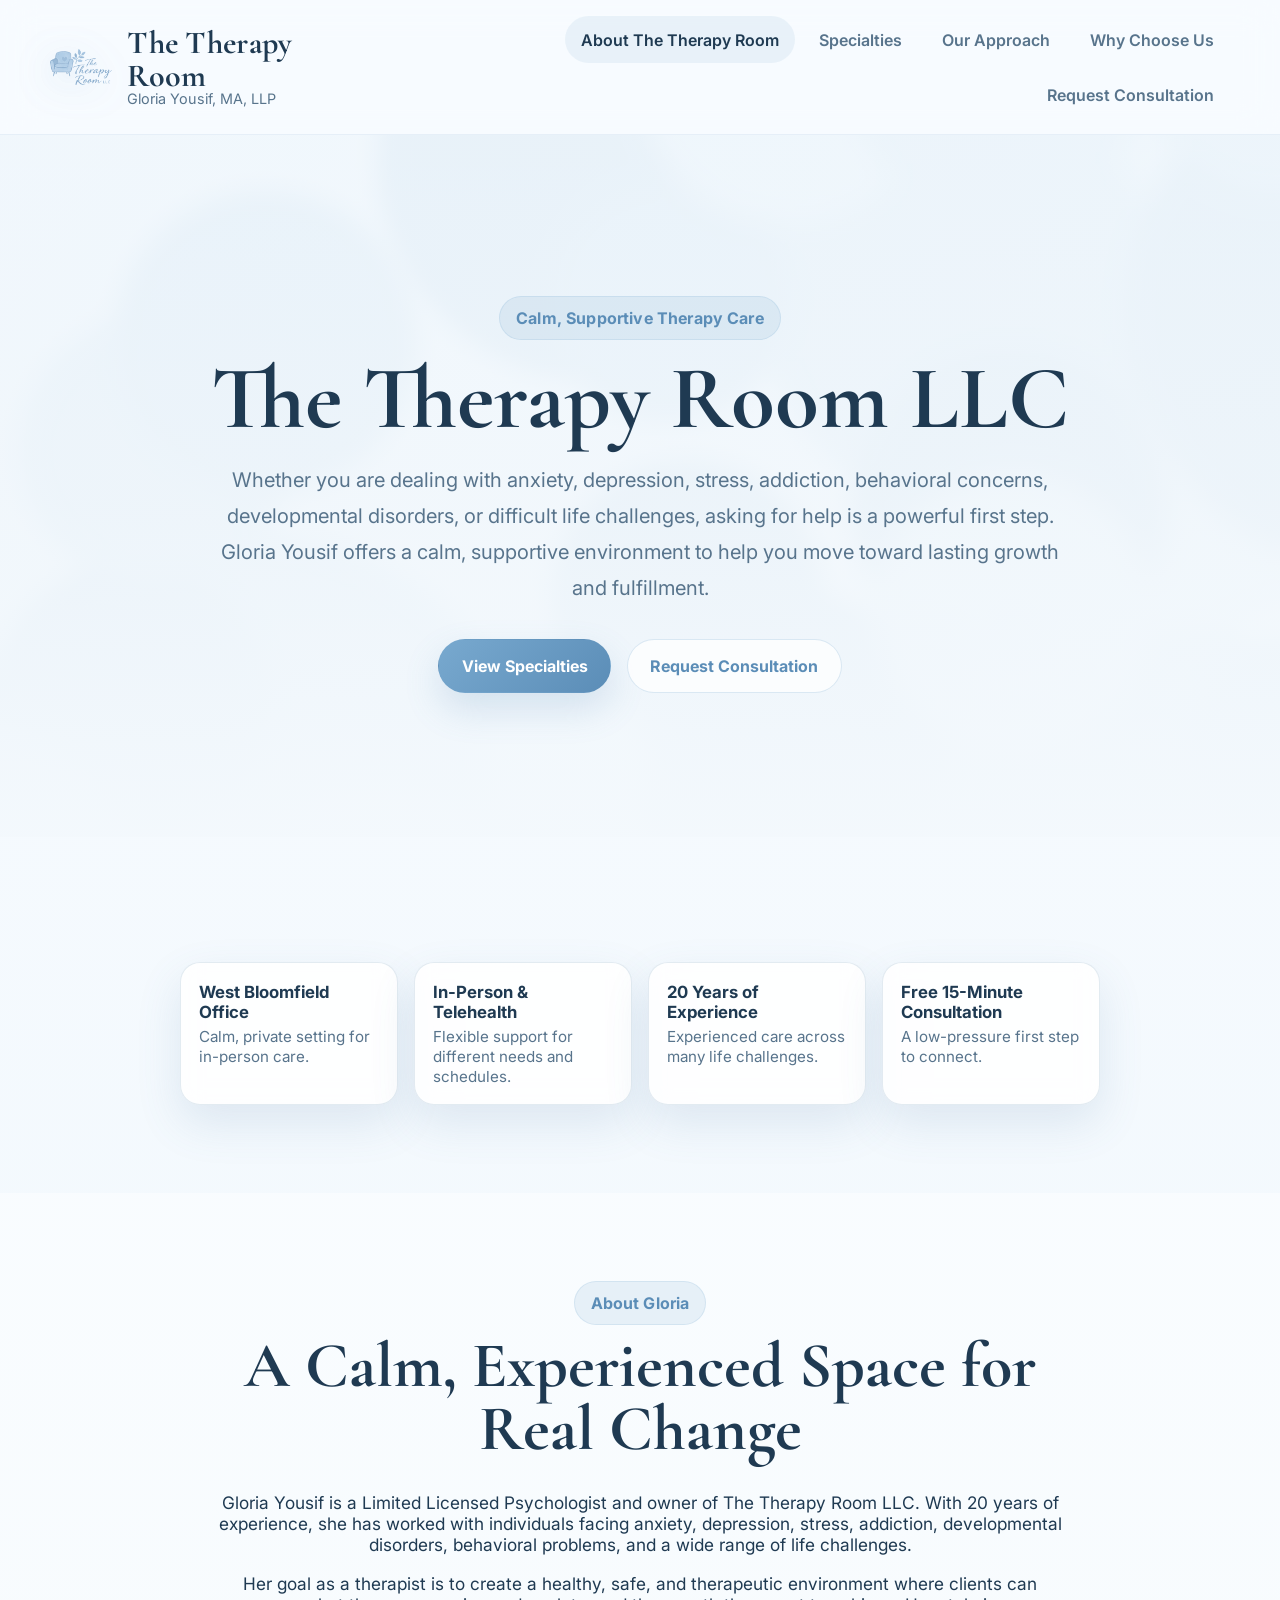
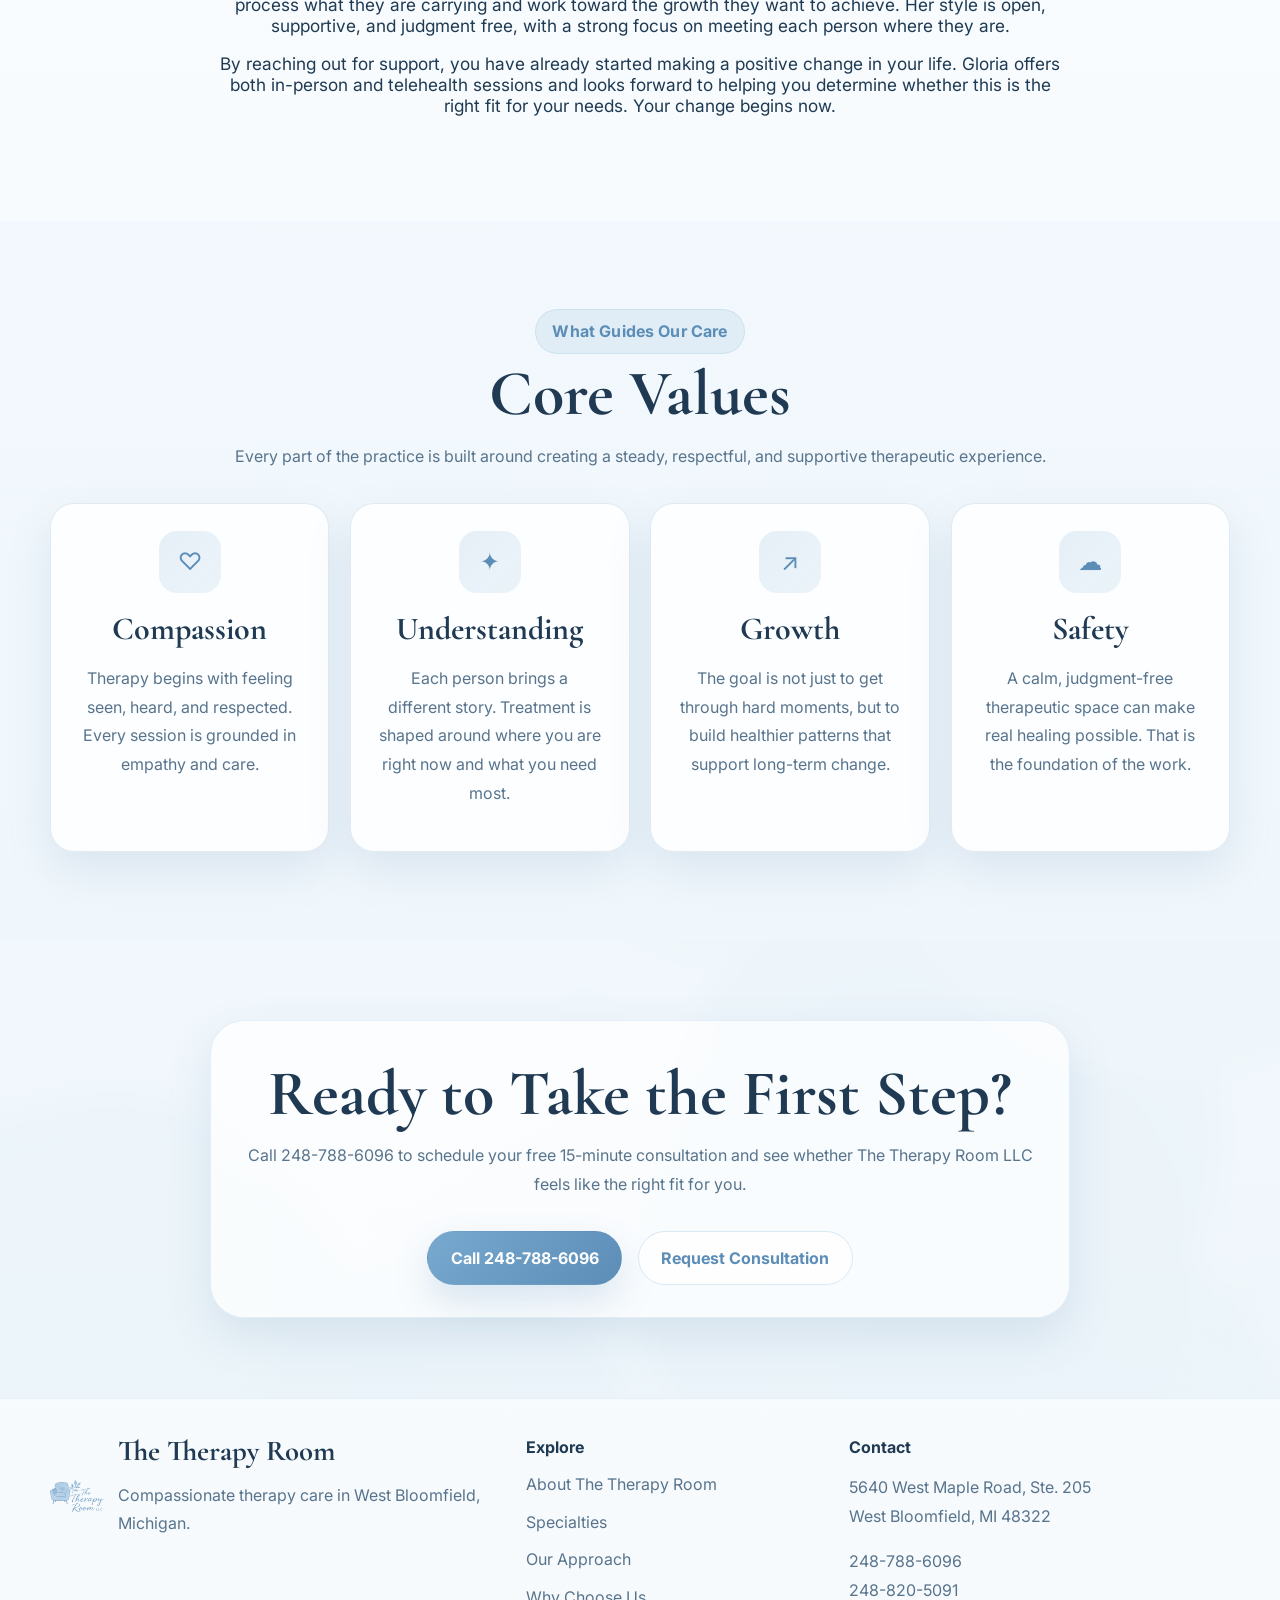
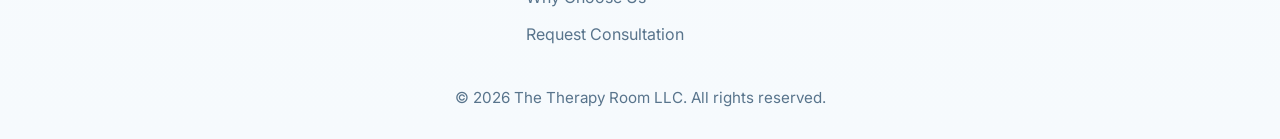
==== index.html @ 85103a7a "Update index.html" ====
<!DOCTYPE html>
<html lang="en">
<head>
  <meta charset="UTF-8" />
  <meta name="viewport" content="width=device-width, initial-scale=1.0" />
  <title>The Therapy Room LLC</title>
  <meta name="description" content="The Therapy Room LLC offers calm, compassionate therapy care in West Bloomfield with in-person and telehealth support." />
  <link rel="icon" type="image/png" href="assets/favicon.png" />
  <link rel="preconnect" href="https://fonts.googleapis.com">
  <link rel="preconnect" href="https://fonts.gstatic.com" crossorigin>
  <link href="https://fonts.googleapis.com/css2?family=Cormorant+Garamond:wght@500;600;700&family=Inter:wght@400;500;600;700;800&display=swap" rel="stylesheet">
  <link rel="stylesheet" href="styles.css" />
</head>
<body>
  <header class="site-header">
    <div class="container nav-wrap">
      <a class="brand" href="/">
        <img src="assets/logo.png" alt="The Therapy Room LLC logo" />
        <div class="brand-text">
          <strong>The Therapy Room</strong>
          <span>Gloria Yousif, MA, LLP</span>
        </div>
      </a>
      <button class="mobile-toggle" type="button" aria-label="Open menu" data-nav-toggle>
        ☰
      </button>
      <nav class="nav-links" data-nav-links>
        <a href="/" class="active">About The Therapy Room</a><a href="/specialties/" class="">Specialties</a><a href="/our-approach/" class="">Our Approach</a><a href="/why-choose-us/" class="">Why Choose Us</a><a href="/request-consultation/" class="">Request Consultation</a>
      </nav>
    </div>
  </header>

  <main>
    <section class="hero ">
      <div class="hero-media"><img src="assets/home-bg.jpg" alt="" /></div>
      <div class="hero-overlay"></div>
      <div class="container hero-inner">
        <div class="badge reveal">Calm, Supportive Therapy Care</div>
        <h1 class="reveal">The Therapy Room LLC</h1>
        <p class="lead reveal">Whether you are dealing with anxiety, depression, stress, addiction, behavioral concerns, developmental disorders, or difficult life challenges, asking for help is a powerful first step. Gloria Yousif offers a calm, supportive environment to help you move toward lasting growth and fulfillment.</p>
        <div class="actions reveal"><a class="btn btn-primary" href="/specialties/">View Specialties</a><a class="btn btn-secondary" href="/request-consultation/">Request Consultation</a></div>
      </div>
    </section>
    
<section class="section">
  <div class="container">
    <div class="highlights">
      <div class="highlight reveal"><strong>West Bloomfield Office</strong><span>Calm, private setting for in-person care.</span></div>
      <div class="highlight reveal"><strong>In-Person & Telehealth</strong><span>Flexible support for different needs and schedules.</span></div>
      <div class="highlight reveal"><strong>20 Years of Experience</strong><span>Experienced care across many life challenges.</span></div>
      <div class="highlight reveal"><strong>Free 15-Minute Consultation</strong><span>A low-pressure first step to connect.</span></div>
    </div>
  </div>
</section>
<section class="section soft">
  <div class="container centered-copy">
    <div class="section-header reveal">
      <div class="badge">About Gloria</div>
      <h2 class="section-title">A Calm, Experienced Space for Real Change</h2>
    </div>
    <p class="reveal">Gloria Yousif is a Limited Licensed Psychologist and owner of The Therapy Room LLC. With 20 years of experience, she has worked with individuals facing anxiety, depression, stress, addiction, developmental disorders, behavioral problems, and a wide range of life challenges.</p>
    <p class="reveal">Her goal as a therapist is to create a healthy, safe, and therapeutic environment where clients can process what they are carrying and work toward the growth they want to achieve. Her style is open, supportive, and judgment free, with a strong focus on meeting each person where they are.</p>
    <p class="reveal">By reaching out for support, you have already started making a positive change in your life. Gloria offers both in-person and telehealth sessions and looks forward to helping you determine whether this is the right fit for your needs. Your change begins now.</p>
  </div>
</section>
<section class="section">
  <div class="container">
    <div class="section-header reveal">
      <div class="badge">What Guides Our Care</div>
      <h2 class="section-title">Core Values</h2>
      <p>Every part of the practice is built around creating a steady, respectful, and supportive therapeutic experience.</p>
    </div>
    <div class="grid-4">
      <article class="card reveal"><div class="icon">♡</div><h3>Compassion</h3><p>Therapy begins with feeling seen, heard, and respected. Every session is grounded in empathy and care.</p></article>
      <article class="card reveal"><div class="icon">✦</div><h3>Understanding</h3><p>Each person brings a different story. Treatment is shaped around where you are right now and what you need most.</p></article>
      <article class="card reveal"><div class="icon">↗</div><h3>Growth</h3><p>The goal is not just to get through hard moments, but to build healthier patterns that support long-term change.</p></article>
      <article class="card reveal"><div class="icon">☁</div><h3>Safety</h3><p>A calm, judgment-free therapeutic space can make real healing possible. That is the foundation of the work.</p></article>
    </div>
  </div>
</section>
<section class="cta-band">
  <div class="container">
    <div class="cta-box reveal">
      <h2 class="section-title">Ready to Take the First Step?</h2>
      <p class="body-text">Call 248-788-6096 to schedule your free 15-minute consultation and see whether The Therapy Room LLC feels like the right fit for you.</p>
      <div class="actions"><a class="btn btn-primary" href="tel:2487886096">Call 248-788-6096</a><a class="btn btn-secondary" href="/request-consultation/">Request Consultation</a></div>
    </div>
  </div>
</section>

  </main>

  <footer class="footer">
    <div class="container footer-grid">
      <div>
        <div class="footer-brand">
          <img src="assets/logo.png" alt="The Therapy Room LLC logo" />
          <div>
            <strong>The Therapy Room</strong>
            <p>Compassionate therapy care in West Bloomfield, Michigan.</p>
          </div>
        </div>
      </div>
      <div>
        <h4>Explore</h4>
        <div class="footer-links"><a href="/">About The Therapy Room</a><a href="/specialties/">Specialties</a><a href="/our-approach/">Our Approach</a><a href="/why-choose-us/">Why Choose Us</a><a href="/request-consultation/">Request Consultation</a></div>
      </div>
      <div>
        <h4>Contact</h4>
        <p>5640 West Maple Road, Ste. 205<br>West Bloomfield, MI 48322</p>
        <p><a href="tel:2487886096">248-788-6096</a><br><a href="tel:2488205091">248-820-5091</a></p>
      </div>
    </div>
    <div class="container copyright">© 2026 The Therapy Room LLC. All rights reserved.</div>
  </footer>

  <script src="script.js"></script>
</body>
</html>
---- styles.css ----
:root {
  --bg: #f5f9fd;
  --surface: rgba(255,255,255,0.86);
  --surface-strong: #ffffff;
  --text: #1f3a52;
  --muted: #58748c;
  --line: rgba(103, 143, 177, 0.18);
  --primary: #78a9cf;
  --primary-dark: #5b8db7;
  --primary-soft: #dfeef9;
  --accent: #a9cbe4;
  --shadow: 0 18px 45px rgba(79, 123, 161, 0.14);
  --radius: 24px;
  --radius-sm: 16px;
  --max: 1180px;
}

* { box-sizing: border-box; }
html { scroll-behavior: smooth; }
body {
  margin: 0;
  font-family: Inter, ui-sans-serif, system-ui, -apple-system, BlinkMacSystemFont, "Segoe UI", sans-serif;
  color: var(--text);
  background: linear-gradient(180deg, #f7fbff 0%, #eef6fb 100%);
}
a { color: inherit; text-decoration: none; }
img { max-width: 100%; display: block; }
button, input, select, textarea { font: inherit; }

.container {
  width: min(calc(100% - 2rem), var(--max));
  margin: 0 auto;
}

.site-header {
  position: sticky;
  top: 0;
  z-index: 40;
  backdrop-filter: blur(18px);
  background: rgba(247, 251, 255, 0.76);
  border-bottom: 1px solid rgba(120, 169, 207, 0.14);
}

.nav-wrap {
  display: flex;
  align-items: center;
  justify-content: space-between;
  gap: 1rem;
  padding: 1rem 0;
}

.brand {
  display: flex;
  align-items: center;
  gap: 0.95rem;
  min-width: 0;
}
.brand img {
  width: 62px;
  height: 62px;
  object-fit: contain;
  filter: drop-shadow(0 8px 18px rgba(91, 141, 183, 0.18));
}
.brand-text {
  line-height: 1.02;
}
.brand-text strong {
  display: block;
  font-family: "Cormorant Garamond", Georgia, serif;
  font-size: 2rem;
  font-weight: 700;
  letter-spacing: 0.01em;
}
.brand-text span {
  display: block;
  color: var(--muted);
  font-size: 0.9rem;
}

.nav-links {
  display: flex;
  align-items: center;
  gap: 0.5rem;
  flex-wrap: wrap;
  justify-content: flex-end;
}
.nav-links a {
  padding: 0.85rem 1rem;
  border-radius: 999px;
  color: var(--muted);
  font-weight: 600;
  transition: 0.2s ease;
}
.nav-links a:hover,
.nav-links a.active {
  color: var(--text);
  background: rgba(120, 169, 207, 0.12);
}
.mobile-toggle {
  display: none;
  border: 0;
  border-radius: 14px;
  background: var(--primary-soft);
  color: var(--text);
  padding: 0.8rem;
}

.hero {
  position: relative;
  min-height: 78vh;
  display: flex;
  align-items: center;
  overflow: hidden;
}
.hero.compact { min-height: 54vh; }
.hero-media,
.cta-band::before {
  position: absolute;
  inset: 0;
}
.hero-media img,
.cta-band::before {
  width: 100%;
  height: 100%;
  object-fit: cover;
}
.hero-overlay {
  position: absolute;
  inset: 0;
  background:
    linear-gradient(180deg, rgba(246, 251, 255, 0.74) 0%, rgba(244, 249, 253, 0.84) 52%, rgba(244, 249, 253, 0.98) 100%),
    linear-gradient(120deg, rgba(120, 169, 207, 0.16), rgba(169, 203, 228, 0.1));
}
.hero-inner {
  position: relative;
  padding: 5rem 0 4rem;
  text-align: center;
}
.badge {
  display: inline-flex;
  align-items: center;
  gap: 0.5rem;
  padding: 0.7rem 1rem;
  border-radius: 999px;
  background: rgba(120, 169, 207, 0.14);
  border: 1px solid rgba(120, 169, 207, 0.18);
  color: var(--primary-dark);
  font-weight: 700;
  letter-spacing: 0.01em;
}
.hero h1,
.section-title,
.card h3,
.timeline-step h3,
.footer-brand strong {
  font-family: "Cormorant Garamond", Georgia, serif;
}
.hero h1 {
  margin: 1rem auto 1.2rem;
  max-width: 980px;
  font-size: clamp(3.2rem, 7vw, 5.8rem);
  line-height: 0.96;
}
.lead {
  max-width: 860px;
  margin: 0 auto;
  font-size: clamp(1.08rem, 1.8vw, 1.26rem);
  line-height: 1.8;
  color: var(--muted);
}
.actions {
  display: flex;
  justify-content: center;
  gap: 1rem;
  flex-wrap: wrap;
  margin-top: 2rem;
}
.btn {
  display: inline-flex;
  align-items: center;
  justify-content: center;
  gap: 0.65rem;
  padding: 1rem 1.4rem;
  border-radius: 999px;
  font-weight: 700;
  border: 1px solid transparent;
  transition: transform 0.18s ease, background 0.18s ease, color 0.18s ease, border-color 0.18s ease;
}
.btn:hover { transform: translateY(-1px); }
.btn-primary {
  color: white;
  background: linear-gradient(135deg, var(--primary), var(--primary-dark));
  box-shadow: 0 16px 36px rgba(91, 141, 183, 0.2);
}
.btn-secondary {
  color: var(--primary-dark);
  background: rgba(255,255,255,0.75);
  border-color: rgba(120, 169, 207, 0.26);
}

.highlights {
  display: grid;
  grid-template-columns: repeat(4, minmax(0, 1fr));
  gap: 1rem;
  margin: 2.3rem auto 0;
  max-width: 920px;
}
.highlight,
.card,
.info-card,
.timeline-step,
.form-panel,
.contact-stack .info-card {
  background: var(--surface);
  border: 1px solid var(--line);
  box-shadow: var(--shadow);
  backdrop-filter: blur(10px);
}
.highlight {
  padding: 1.15rem;
  border-radius: 20px;
}
.highlight strong {
  display: block;
  font-size: 1.05rem;
  margin-bottom: 0.25rem;
}
.highlight span { color: var(--muted); font-size: 0.95rem; }

.section {
  padding: 5.5rem 0;
}
.section.soft { background: rgba(255,255,255,0.38); }
.section.pattern {
  position: relative;
  overflow: hidden;
}
.section.pattern::before {
  content: "";
  position: absolute;
  inset: 0;
  background: url('./assets/pattern-bg.jpg') center/cover no-repeat;
  opacity: 0.15;
}
.section .container { position: relative; }
.section-header {
  max-width: 850px;
  margin: 0 auto 2rem;
  text-align: center;
}
.section-title {
  font-size: clamp(2.8rem, 5vw, 4.2rem);
  line-height: 0.98;
  margin: 0.6rem 0 1rem;
}
.body-text,
.section-header p,
.card p,
.info-card p,
.timeline-step p,
ul.clean li,
.footer p,
.footer a,
.form-note,
small {
  color: var(--muted);
  line-height: 1.8;
}
.centered-copy {
  max-width: 860px;
  margin: 0 auto;
  text-align: center;
}
.centered-copy p { font-size: 1.08rem; }

.grid-4,
.grid-3,
.grid-2 {
  display: grid;
  gap: 1.3rem;
}
.grid-4 { grid-template-columns: repeat(4, minmax(0, 1fr)); }
.grid-3 { grid-template-columns: repeat(3, minmax(0, 1fr)); }
.grid-2 { grid-template-columns: repeat(2, minmax(0, 1fr)); }
.card {
  border-radius: var(--radius);
  padding: 1.7rem;
  text-align: center;
}
.card .icon {
  width: 62px;
  height: 62px;
  margin: 0 auto 1rem;
  border-radius: 18px;
  display: grid;
  place-items: center;
  background: linear-gradient(135deg, rgba(120, 169, 207, 0.18), rgba(169, 203, 228, 0.22));
  color: var(--primary-dark);
  font-size: 1.5rem;
}
.card h3,
.timeline-step h3 {
  margin: 0 0 0.65rem;
  font-size: 2rem;
}

.timeline {
  max-width: 920px;
  margin: 0 auto;
  display: grid;
  gap: 1.2rem;
}
.timeline-step {
  display: grid;
  grid-template-columns: 78px 1fr;
  gap: 1.2rem;
  align-items: start;
  border-radius: var(--radius);
  padding: 1.35rem;
}
.timeline-number {
  width: 78px;
  height: 78px;
  border-radius: 999px;
  display: grid;
  place-items: center;
  background: linear-gradient(135deg, var(--primary), var(--primary-dark));
  color: white;
  font-weight: 800;
  letter-spacing: 0.08em;
}

.cta-band {
  position: relative;
  overflow: hidden;
  padding: 5rem 0;
}
.cta-band::before {
  content: "";
  background: url('./assets/pattern-bg.jpg') center/cover no-repeat;
  opacity: 0.14;
}
.cta-box {
  position: relative;
  max-width: 860px;
  margin: 0 auto;
  text-align: center;
  padding: 2rem;
  border-radius: 34px;
  background: rgba(255,255,255,0.7);
  border: 1px solid rgba(120, 169, 207, 0.18);
  box-shadow: var(--shadow);
}

.contact-layout {
  display: grid;
  grid-template-columns: 1.08fr 0.92fr;
  gap: 1.4rem;
  align-items: start;
}
.form-panel,
.info-card {
  border-radius: var(--radius);
  padding: 1.5rem;
}
.field-grid {
  display: grid;
  grid-template-columns: repeat(2, minmax(0, 1fr));
  gap: 1rem;
}
label {
  display: block;
  font-weight: 700;
  margin-bottom: 0.55rem;
}
input,
select,
textarea {
  width: 100%;
  border: 1px solid rgba(120, 169, 207, 0.22);
  border-radius: 18px;
  background: rgba(255,255,255,0.88);
  color: var(--text);
  padding: 1rem 1rem;
  outline: none;
  transition: border-color 0.18s ease, box-shadow 0.18s ease;
}
input:focus,
select:focus,
textarea:focus {
  border-color: var(--primary);
  box-shadow: 0 0 0 4px rgba(120, 169, 207, 0.12);
}
textarea { min-height: 170px; resize: vertical; }
.form-note,
.form-status {
  text-align: center;
  font-size: 0.95rem;
}
.form-status { margin-top: 0.85rem; font-weight: 700; }
.form-status.success { color: #2d7a57; }
.form-status.error { color: #a34848; }
.contact-stack {
  display: grid;
  gap: 1rem;
}
ul.clean {
  list-style: none;
  padding: 0;
  margin: 0;
}
ul.clean li + li { margin-top: 0.25rem; }

.footer {
  border-top: 1px solid rgba(120, 169, 207, 0.14);
  background: rgba(255,255,255,0.5);
}
.footer-grid {
  display: grid;
  grid-template-columns: 1.2fr 0.8fr 1fr;
  gap: 1.2rem;
  padding: 2.4rem 0;
}
.footer-brand {
  display: flex;
  align-items: center;
  gap: 0.85rem;
}
.footer-brand img { width: 54px; }
.footer-brand strong {
  font-size: 1.8rem;
  line-height: 0.95;
  display: block;
}
.footer-links {
  display: grid;
  gap: 0.55rem;
}
.footer h4 {
  margin: 0 0 0.8rem;
  font-size: 1rem;
}
.copyright {
  padding: 0 0 2rem;
  color: var(--muted);
  text-align: center;
  font-size: 0.95rem;
}

.reveal {
  opacity: 0;
  transform: translateY(20px);
  transition: opacity 0.65s ease, transform 0.65s ease;
}
.reveal.visible {
  opacity: 1;
  transform: translateY(0);
}

@media (max-width: 1024px) {
  .grid-4 { grid-template-columns: repeat(2, minmax(0, 1fr)); }
  .grid-3 { grid-template-columns: repeat(2, minmax(0, 1fr)); }
  .highlights { grid-template-columns: repeat(2, minmax(0, 1fr)); }
  .contact-layout, .footer-grid { grid-template-columns: 1fr; }
}
@media (max-width: 860px) {
  .mobile-toggle { display: inline-flex; }
  .nav-links {
    display: none;
    position: absolute;
    top: calc(100% + 0.75rem);
    left: 1rem;
    right: 1rem;
    padding: 0.85rem;
    background: rgba(255,255,255,0.95);
    border: 1px solid var(--line);
    border-radius: 22px;
    box-shadow: var(--shadow);
    flex-direction: column;
    align-items: stretch;
  }
  .nav-links.open { display: flex; }
  .nav-links a { text-align: center; }
  .field-grid,
  .grid-2,
  .timeline-step { grid-template-columns: 1fr; }
  .timeline-number { width: 64px; height: 64px; }
}
@media (max-width: 640px) {
  .brand-text strong { font-size: 1.55rem; }
  .hero-inner { padding: 4.2rem 0 3rem; }
  .section { padding: 4rem 0; }
  .grid-4,
  .grid-3,
  .highlights { grid-template-columns: 1fr; }
  .card, .form-panel, .info-card, .timeline-step, .highlight { padding: 1.2rem; }
  .hero h1 { font-size: clamp(2.7rem, 13vw, 4rem); }
}
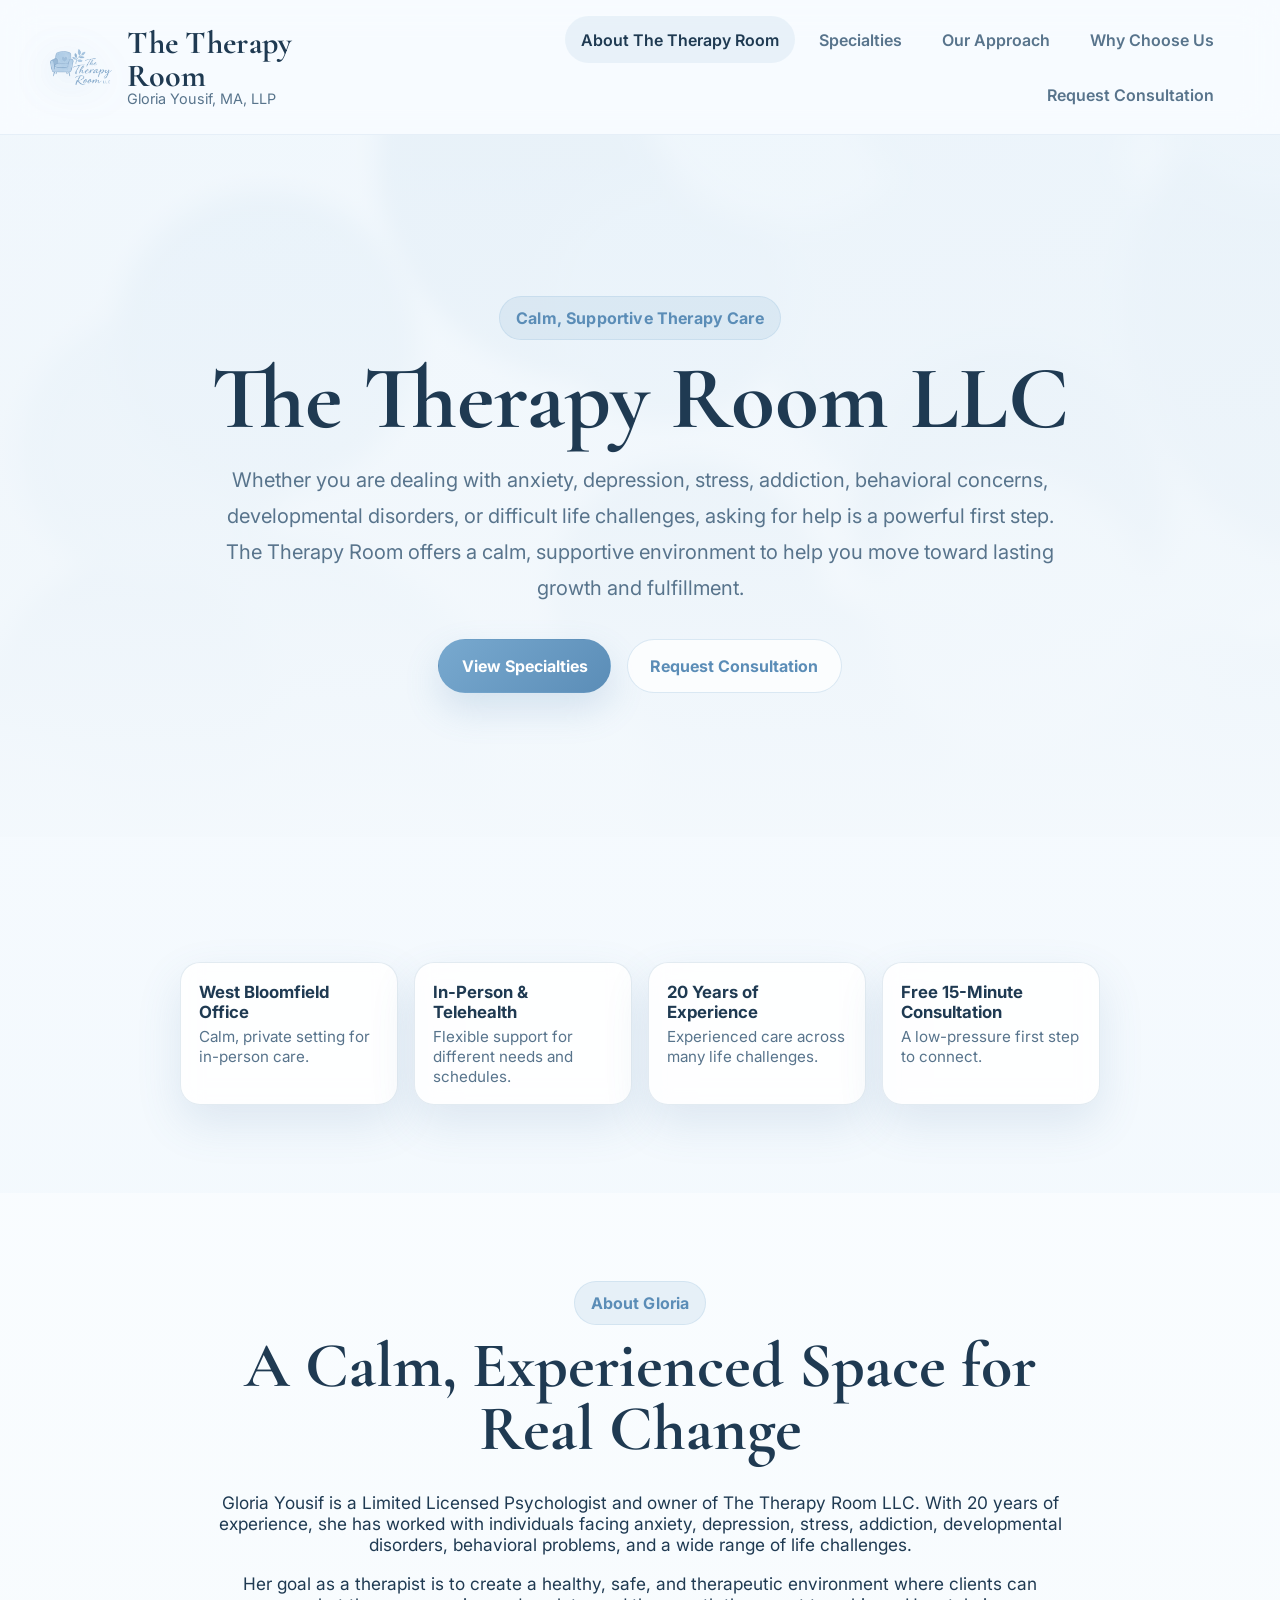
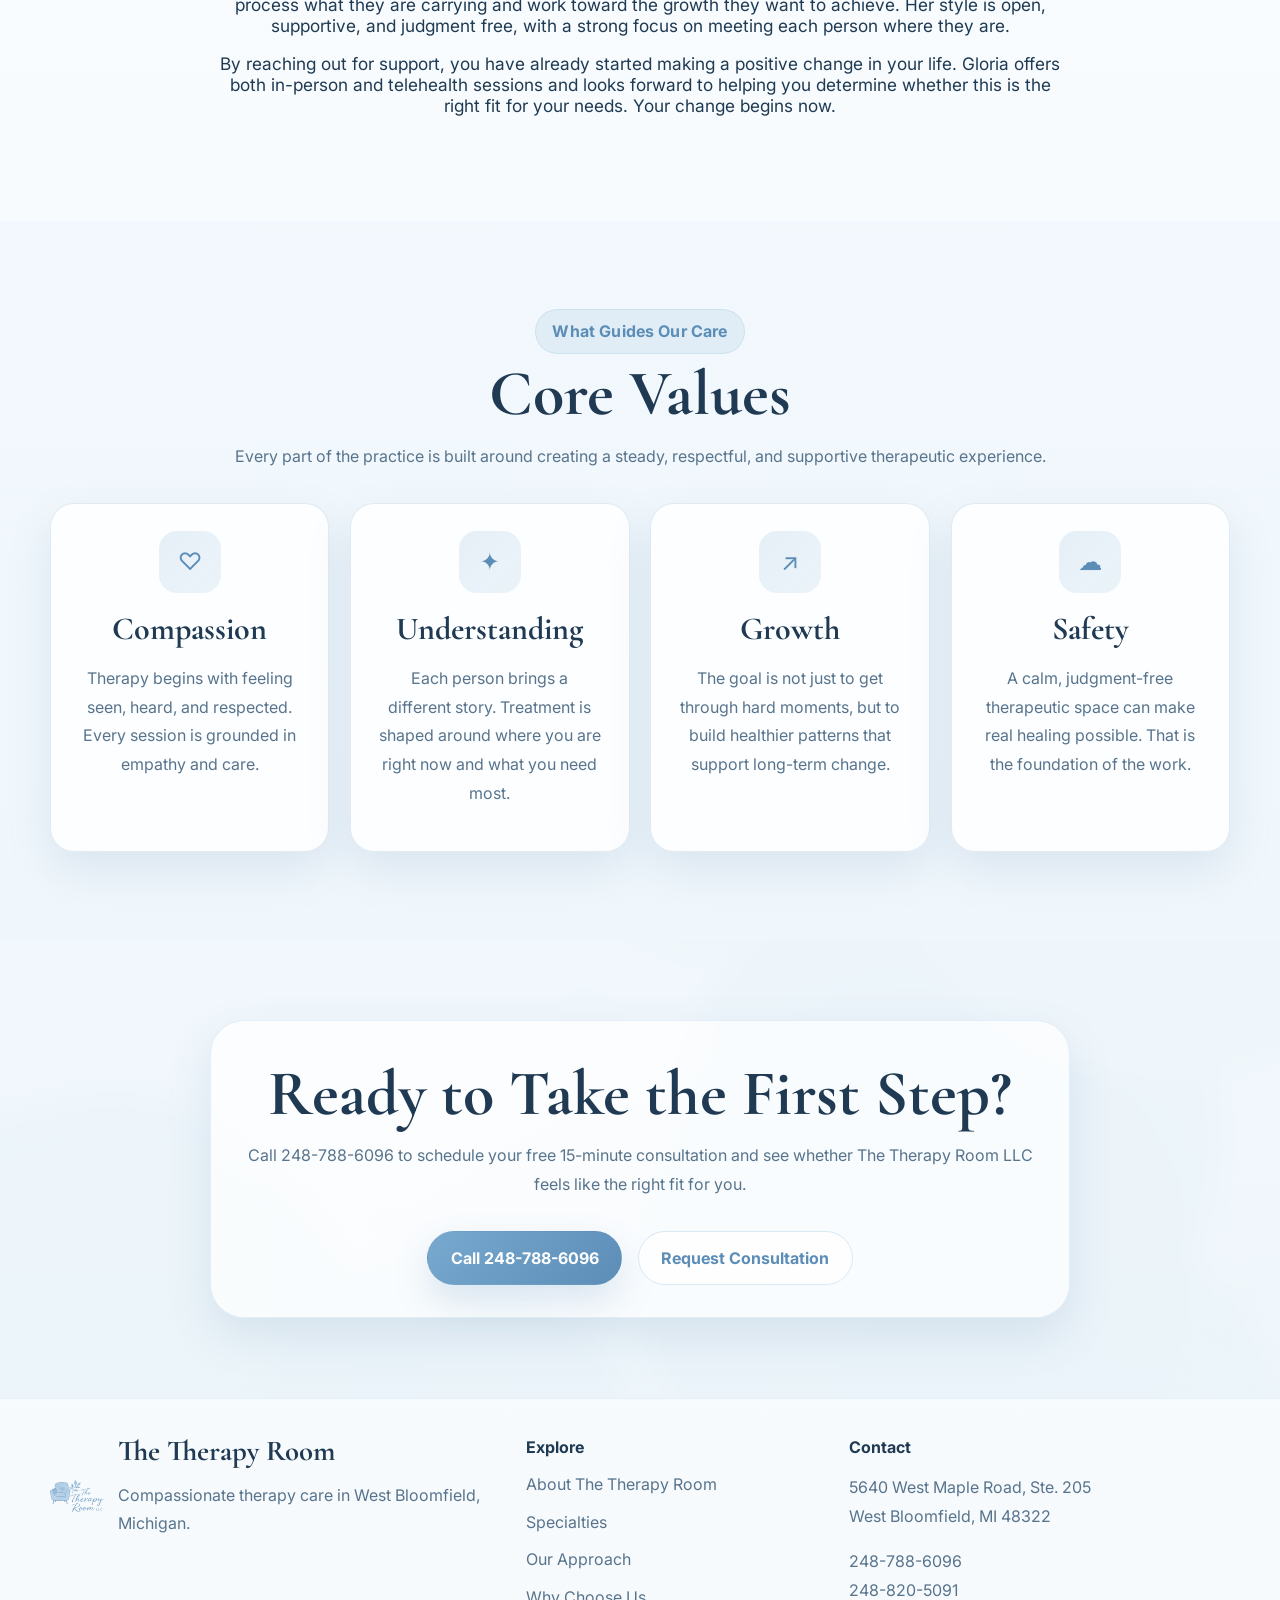
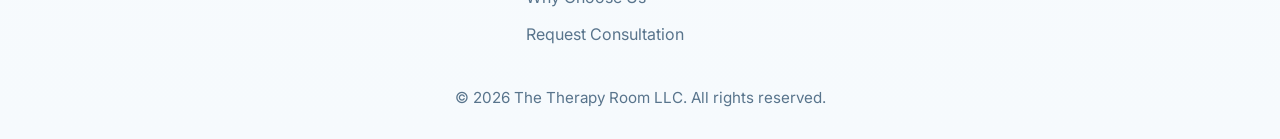
==== commit 390e4efb: "Update index.html" ====
--- a/index.html
+++ b/index.html
@@ -37,7 +37,7 @@
       <div class="container hero-inner">
         <div class="badge reveal">Calm, Supportive Therapy Care</div>
         <h1 class="reveal">The Therapy Room LLC</h1>
-        <p class="lead reveal">Whether you are dealing with anxiety, depression, stress, addiction, behavioral concerns, developmental disorders, or difficult life challenges, asking for help is a powerful first step. Gloria Yousif offers a calm, supportive environment to help you move toward lasting growth and fulfillment.</p>
+        <p class="lead reveal">Whether you are dealing with anxiety, depression, stress, addiction, behavioral concerns, developmental disorders, or difficult life challenges, asking for help is a powerful first step. The Therapy Room offers a calm, supportive environment to help you move toward lasting growth and fulfillment.</p>
         <div class="actions reveal"><a class="btn btn-primary" href="/specialties/">View Specialties</a><a class="btn btn-secondary" href="/request-consultation/">Request Consultation</a></div>
       </div>
     </section>
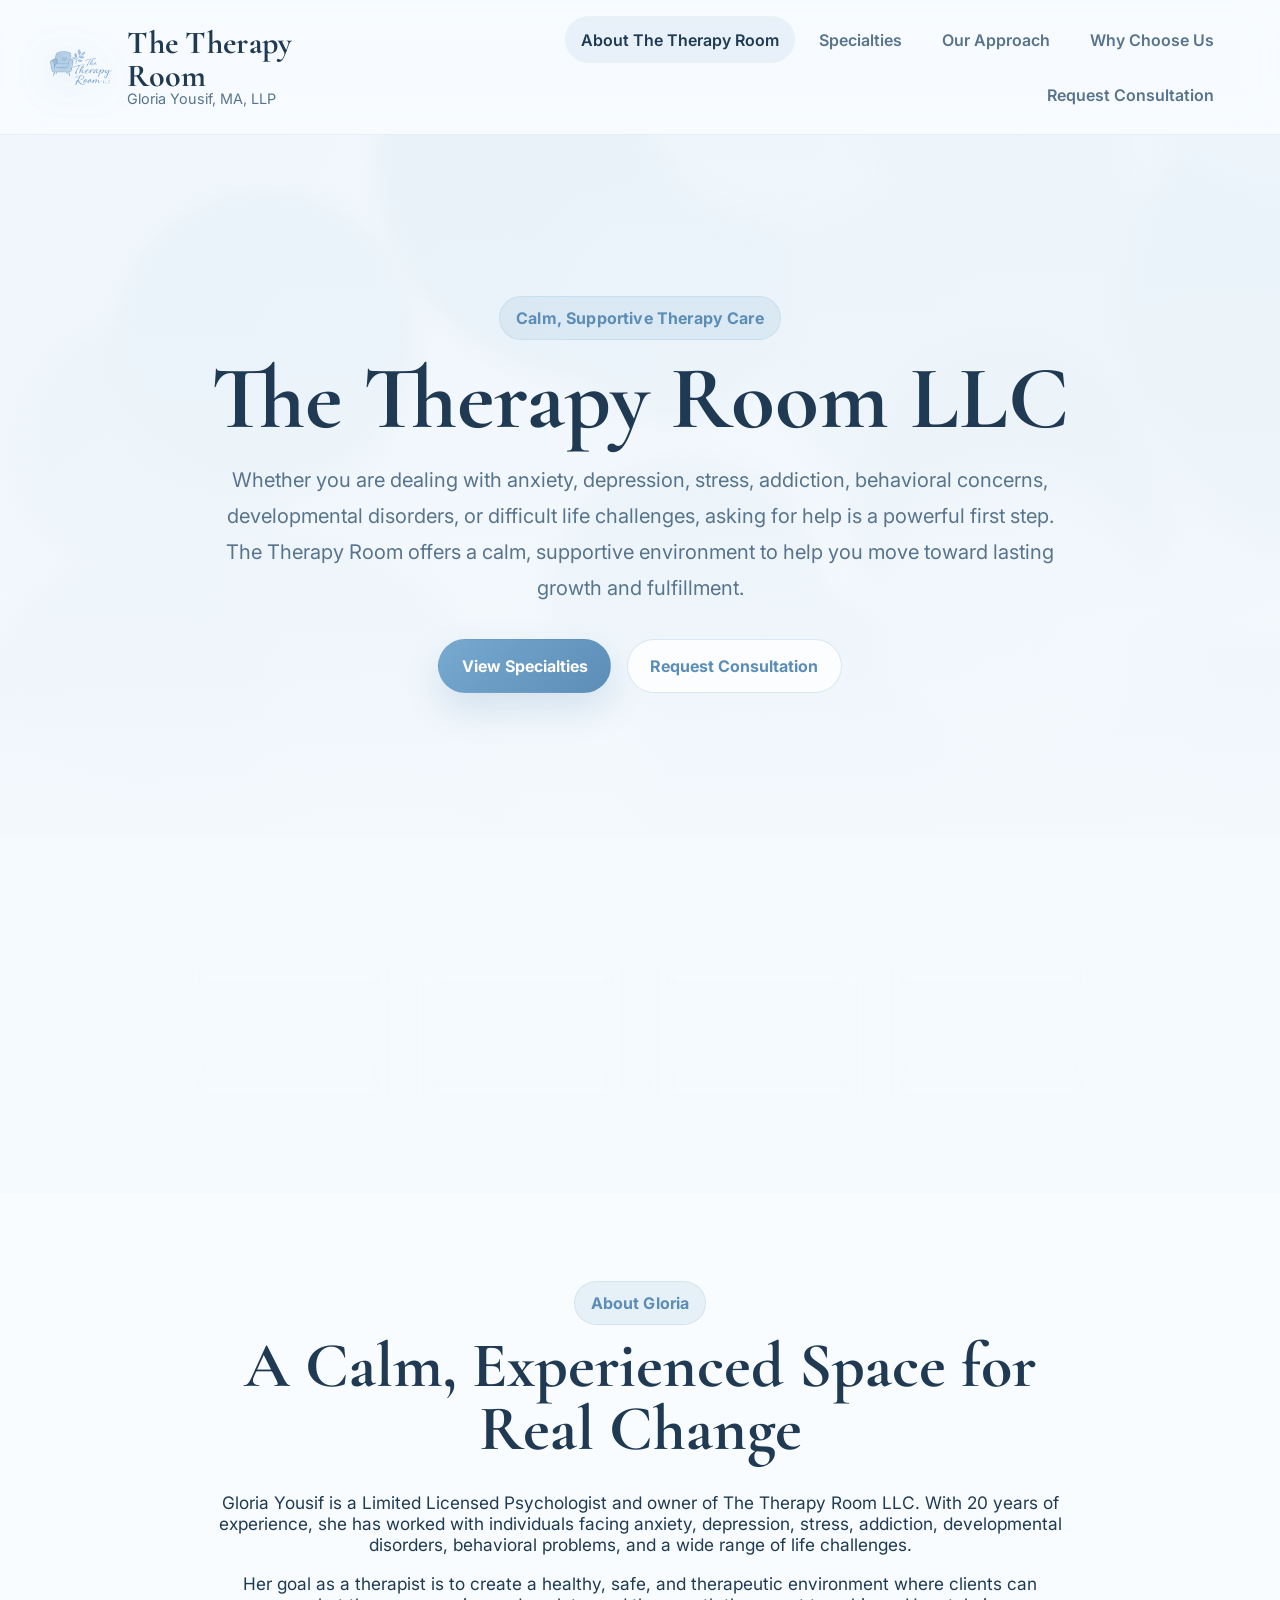
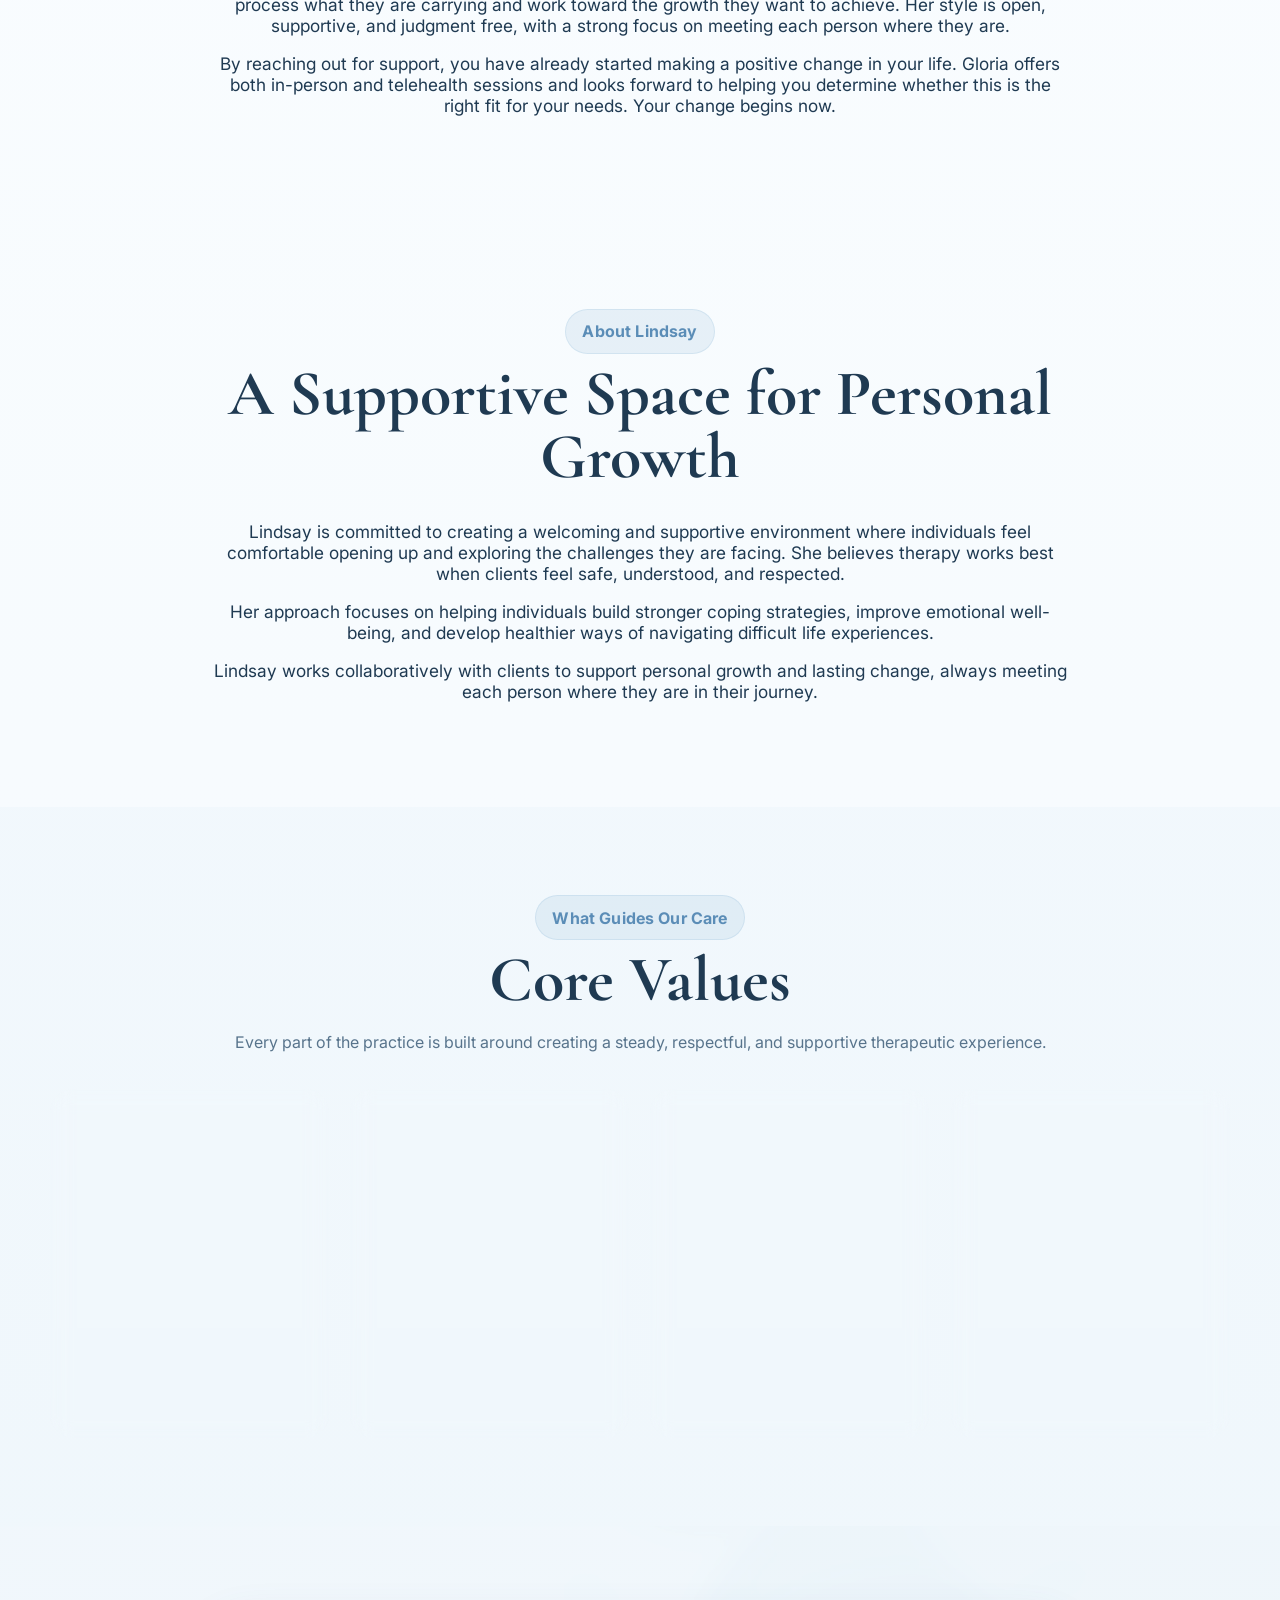
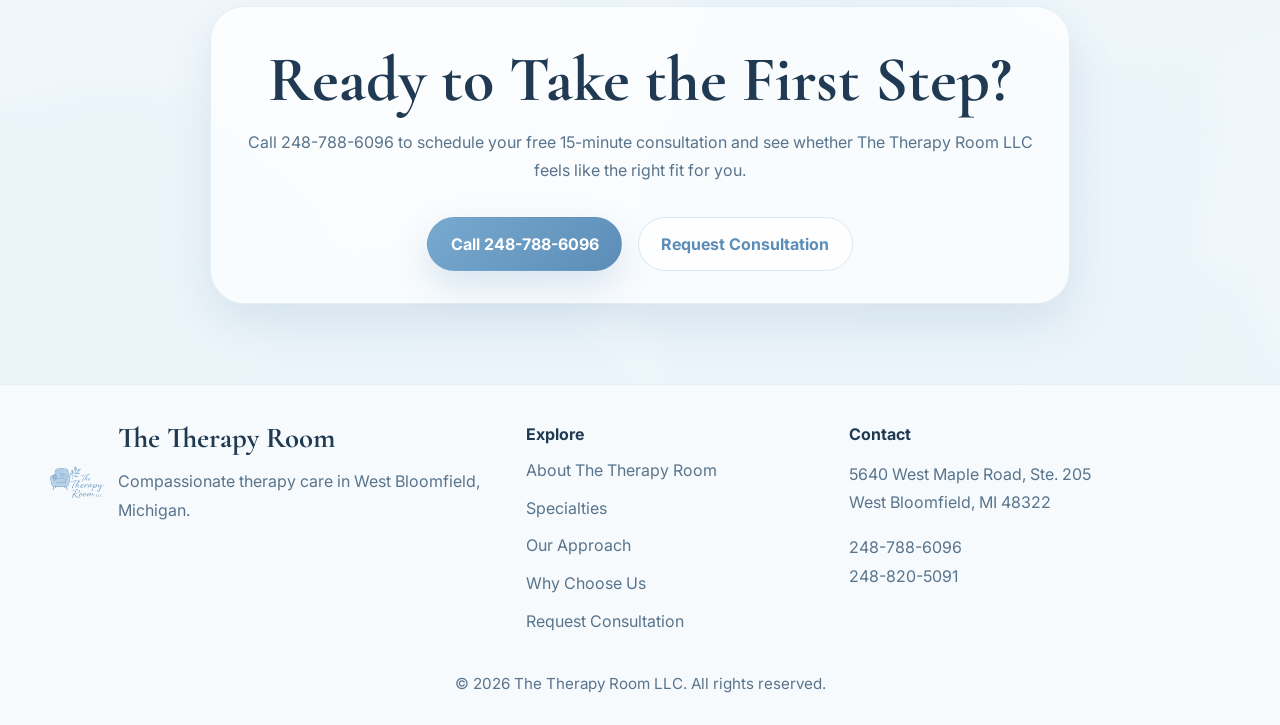
==== commit 7ff201e2: "Update index.html" ====
--- a/index.html
+++ b/index.html
@@ -41,53 +41,67 @@
         <div class="actions reveal"><a class="btn btn-primary" href="/specialties/">View Specialties</a><a class="btn btn-secondary" href="/request-consultation/">Request Consultation</a></div>
       </div>
     </section>
-    
-<section class="section">
-  <div class="container">
-    <div class="highlights">
-      <div class="highlight reveal"><strong>West Bloomfield Office</strong><span>Calm, private setting for in-person care.</span></div>
-      <div class="highlight reveal"><strong>In-Person & Telehealth</strong><span>Flexible support for different needs and schedules.</span></div>
-      <div class="highlight reveal"><strong>20 Years of Experience</strong><span>Experienced care across many life challenges.</span></div>
-      <div class="highlight reveal"><strong>Free 15-Minute Consultation</strong><span>A low-pressure first step to connect.</span></div>
-    </div>
-  </div>
-</section>
-<section class="section soft">
-  <div class="container centered-copy">
-    <div class="section-header reveal">
-      <div class="badge">About Gloria</div>
-      <h2 class="section-title">A Calm, Experienced Space for Real Change</h2>
-    </div>
-    <p class="reveal">Gloria Yousif is a Limited Licensed Psychologist and owner of The Therapy Room LLC. With 20 years of experience, she has worked with individuals facing anxiety, depression, stress, addiction, developmental disorders, behavioral problems, and a wide range of life challenges.</p>
-    <p class="reveal">Her goal as a therapist is to create a healthy, safe, and therapeutic environment where clients can process what they are carrying and work toward the growth they want to achieve. Her style is open, supportive, and judgment free, with a strong focus on meeting each person where they are.</p>
-    <p class="reveal">By reaching out for support, you have already started making a positive change in your life. Gloria offers both in-person and telehealth sessions and looks forward to helping you determine whether this is the right fit for your needs. Your change begins now.</p>
-  </div>
-</section>
-<section class="section">
-  <div class="container">
-    <div class="section-header reveal">
-      <div class="badge">What Guides Our Care</div>
-      <h2 class="section-title">Core Values</h2>
-      <p>Every part of the practice is built around creating a steady, respectful, and supportive therapeutic experience.</p>
-    </div>
-    <div class="grid-4">
-      <article class="card reveal"><div class="icon">♡</div><h3>Compassion</h3><p>Therapy begins with feeling seen, heard, and respected. Every session is grounded in empathy and care.</p></article>
-      <article class="card reveal"><div class="icon">✦</div><h3>Understanding</h3><p>Each person brings a different story. Treatment is shaped around where you are right now and what you need most.</p></article>
-      <article class="card reveal"><div class="icon">↗</div><h3>Growth</h3><p>The goal is not just to get through hard moments, but to build healthier patterns that support long-term change.</p></article>
-      <article class="card reveal"><div class="icon">☁</div><h3>Safety</h3><p>A calm, judgment-free therapeutic space can make real healing possible. That is the foundation of the work.</p></article>
-    </div>
-  </div>
-</section>
-<section class="cta-band">
-  <div class="container">
-    <div class="cta-box reveal">
-      <h2 class="section-title">Ready to Take the First Step?</h2>
-      <p class="body-text">Call 248-788-6096 to schedule your free 15-minute consultation and see whether The Therapy Room LLC feels like the right fit for you.</p>
-      <div class="actions"><a class="btn btn-primary" href="tel:2487886096">Call 248-788-6096</a><a class="btn btn-secondary" href="/request-consultation/">Request Consultation</a></div>
-    </div>
-  </div>
-</section>
 
+    <section class="section">
+      <div class="container">
+        <div class="highlights">
+          <div class="highlight reveal"><strong>West Bloomfield Office</strong><span>Calm, private setting for in-person care.</span></div>
+          <div class="highlight reveal"><strong>In-Person & Telehealth</strong><span>Flexible support for different needs and schedules.</span></div>
+          <div class="highlight reveal"><strong>20 Years of Experience</strong><span>Experienced care across many life challenges.</span></div>
+          <div class="highlight reveal"><strong>Free 15-Minute Consultation</strong><span>A low-pressure first step to connect.</span></div>
+        </div>
+      </div>
+    </section>
+
+    <section class="section soft">
+      <div class="container centered-copy">
+        <div class="section-header reveal">
+          <div class="badge">About Gloria</div>
+          <h2 class="section-title">A Calm, Experienced Space for Real Change</h2>
+        </div>
+        <p class="reveal">Gloria Yousif is a Limited Licensed Psychologist and owner of The Therapy Room LLC. With 20 years of experience, she has worked with individuals facing anxiety, depression, stress, addiction, developmental disorders, behavioral problems, and a wide range of life challenges.</p>
+        <p class="reveal">Her goal as a therapist is to create a healthy, safe, and therapeutic environment where clients can process what they are carrying and work toward the growth they want to achieve. Her style is open, supportive, and judgment free, with a strong focus on meeting each person where they are.</p>
+        <p class="reveal">By reaching out for support, you have already started making a positive change in your life. Gloria offers both in-person and telehealth sessions and looks forward to helping you determine whether this is the right fit for your needs. Your change begins now.</p>
+      </div>
+    </section>
+
+    <section class="section soft">
+      <div class="container centered-copy">
+        <div class="section-header reveal">
+          <div class="badge">About Lindsay</div>
+          <h2 class="section-title">A Supportive Space for Personal Growth</h2>
+        </div>
+        <p class="reveal">Lindsay is committed to creating a welcoming and supportive environment where individuals feel comfortable opening up and exploring the challenges they are facing. She believes therapy works best when clients feel safe, understood, and respected.</p>
+        <p class="reveal">Her approach focuses on helping individuals build stronger coping strategies, improve emotional well-being, and develop healthier ways of navigating difficult life experiences.</p>
+        <p class="reveal">Lindsay works collaboratively with clients to support personal growth and lasting change, always meeting each person where they are in their journey.</p>
+      </div>
+    </section>
+
+    <section class="section">
+      <div class="container">
+        <div class="section-header reveal">
+          <div class="badge">What Guides Our Care</div>
+          <h2 class="section-title">Core Values</h2>
+          <p>Every part of the practice is built around creating a steady, respectful, and supportive therapeutic experience.</p>
+        </div>
+        <div class="grid-4">
+          <article class="card reveal"><div class="icon">♡</div><h3>Compassion</h3><p>Therapy begins with feeling seen, heard, and respected. Every session is grounded in empathy and care.</p></article>
+          <article class="card reveal"><div class="icon">✦</div><h3>Understanding</h3><p>Each person brings a different story. Treatment is shaped around where you are right now and what you need most.</p></article>
+          <article class="card reveal"><div class="icon">↗</div><h3>Growth</h3><p>The goal is not just to get through hard moments, but to build healthier patterns that support long-term change.</p></article>
+          <article class="card reveal"><div class="icon">☁</div><h3>Safety</h3><p>A calm, judgment-free therapeutic space can make real healing possible. That is the foundation of the work.</p></article>
+        </div>
+      </div>
+    </section>
+
+    <section class="cta-band">
+      <div class="container">
+        <div class="cta-box reveal">
+          <h2 class="section-title">Ready to Take the First Step?</h2>
+          <p class="body-text">Call 248-788-6096 to schedule your free 15-minute consultation and see whether The Therapy Room LLC feels like the right fit for you.</p>
+          <div class="actions"><a class="btn btn-primary" href="tel:2487886096">Call 248-788-6096</a><a class="btn btn-secondary" href="/request-consultation/">Request Consultation</a></div>
+        </div>
+      </div>
+    </section>
   </main>
 
   <footer class="footer">
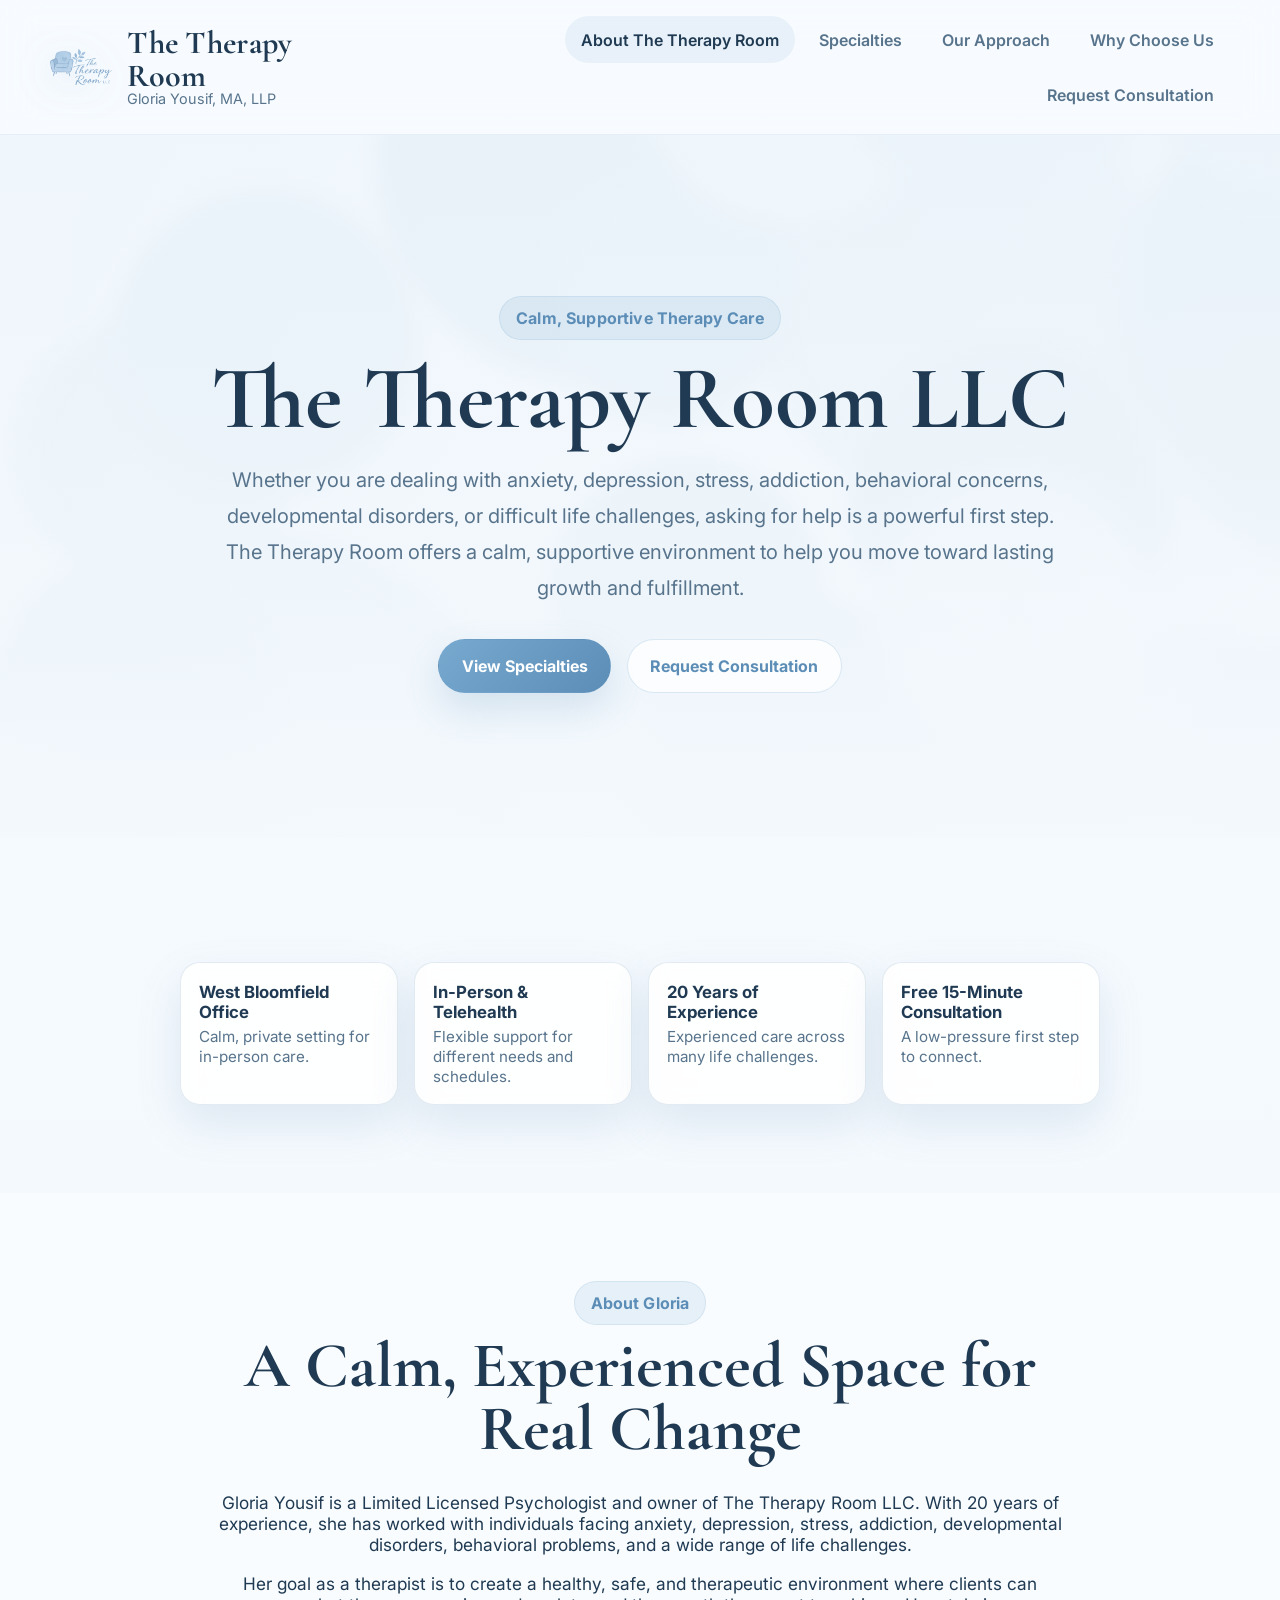
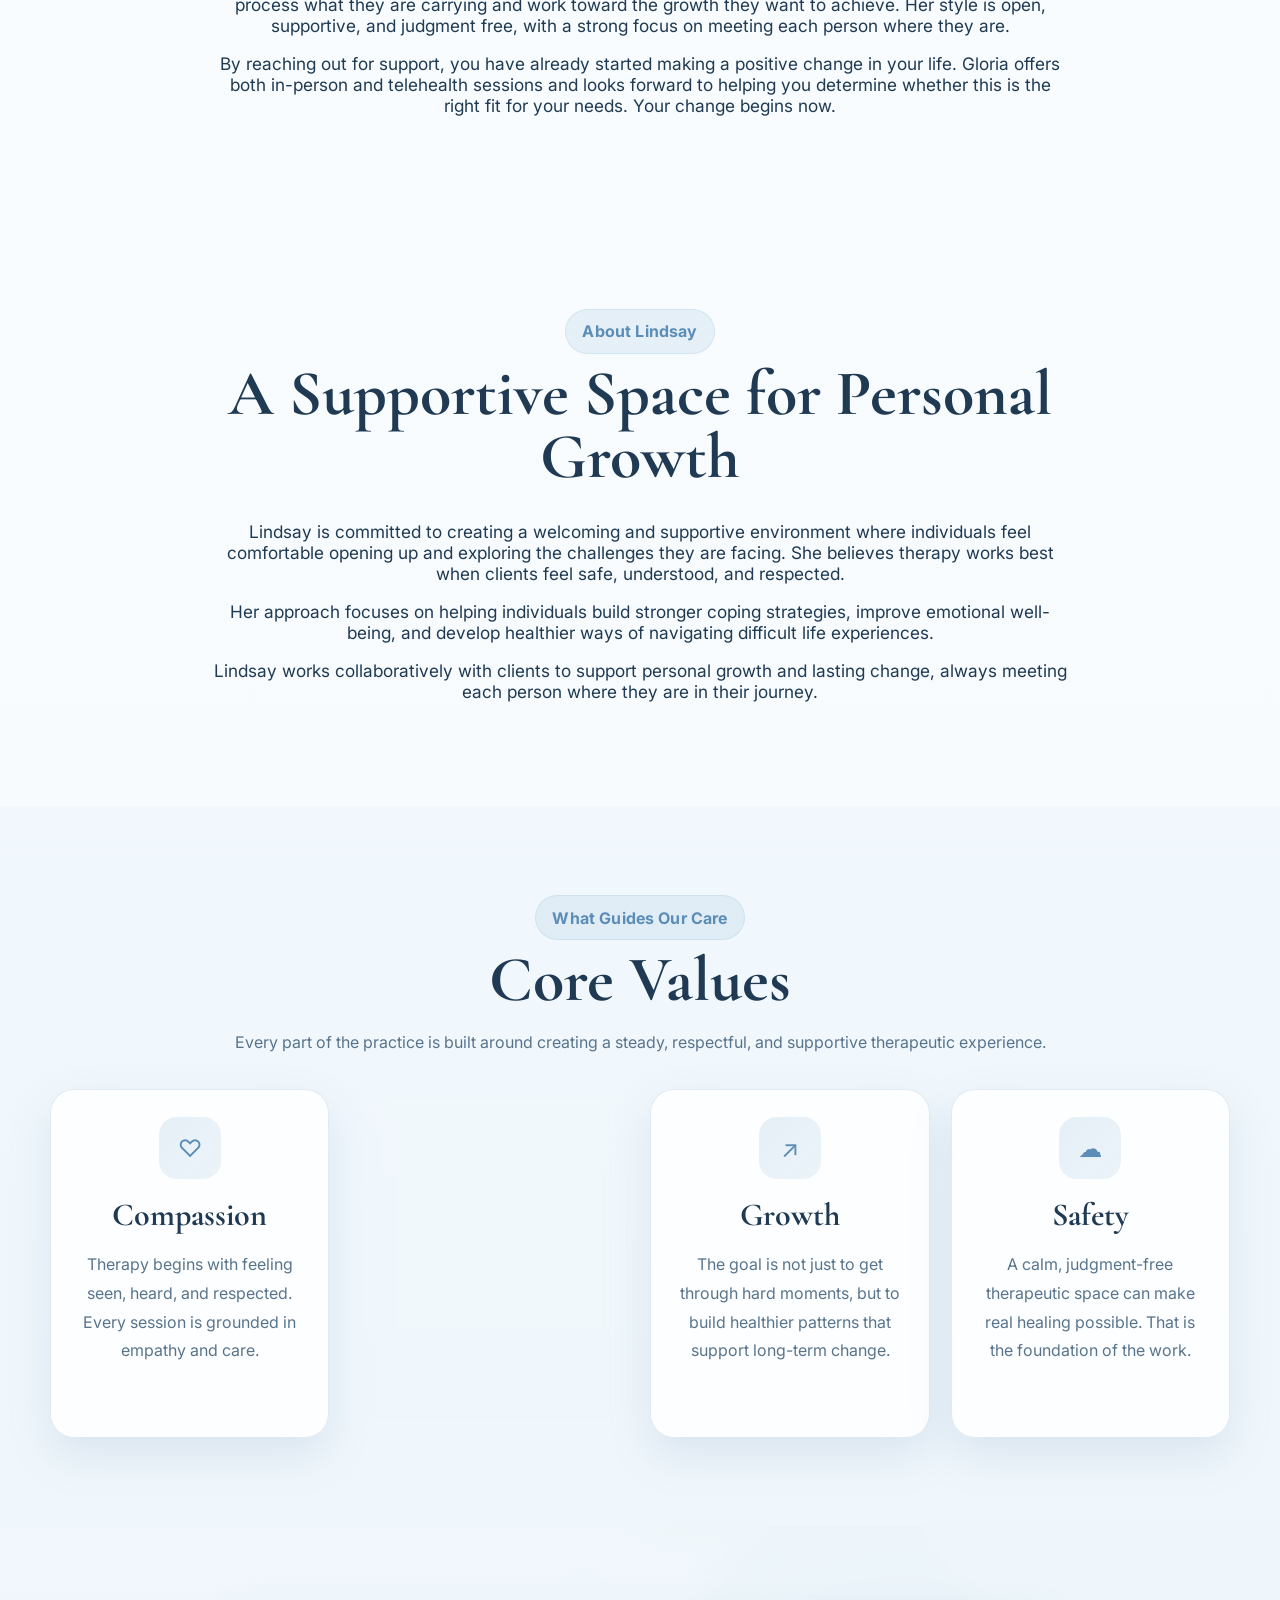
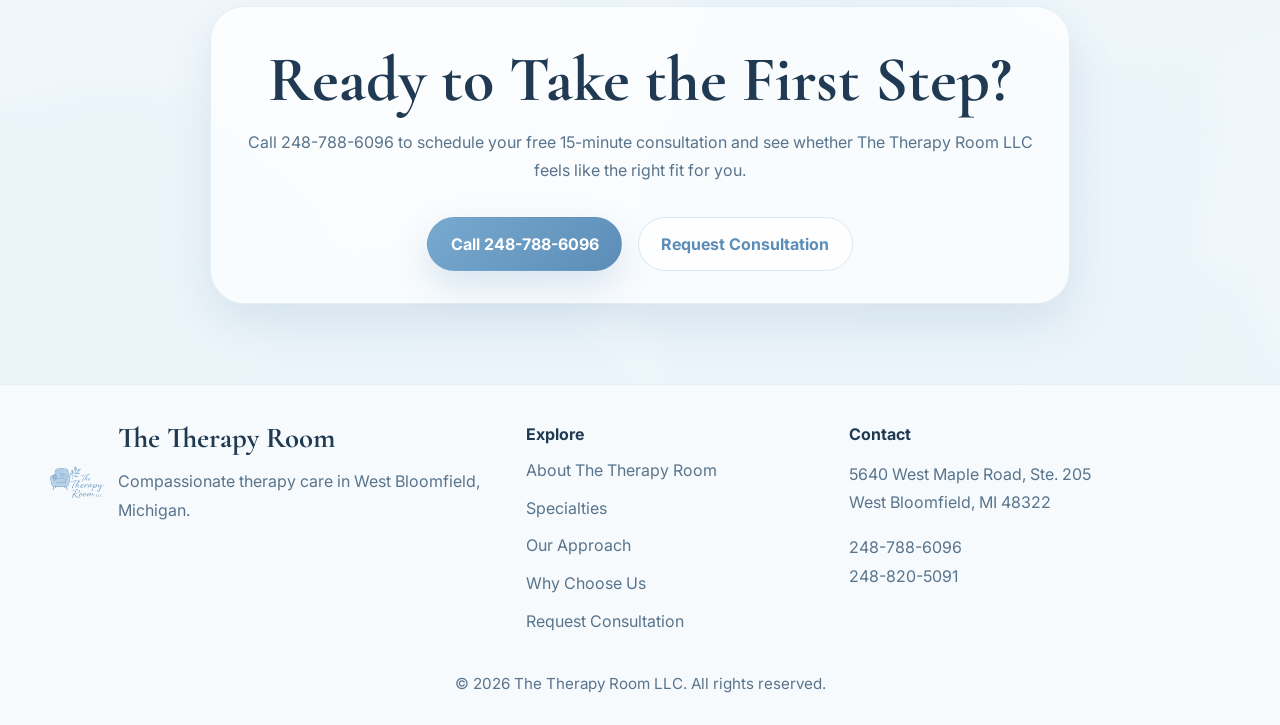
==== commit 3b6ff7e2: "Update index.html" ====
--- a/index.html
+++ b/index.html
@@ -5,6 +5,9 @@
   <meta name="viewport" content="width=device-width, initial-scale=1.0" />
   <title>The Therapy Room LLC</title>
   <meta name="description" content="The Therapy Room LLC offers calm, compassionate therapy care in West Bloomfield with in-person and telehealth support." />
+  <link rel="icon" type="image/png" href="/assets/logo.png">
+<link rel="apple-touch-icon" href="/assets/logo.png">
+<meta property="og:image" content="/assets/logo.png">
   <link rel="icon" type="image/png" href="assets/favicon.png" />
   <link rel="preconnect" href="https://fonts.googleapis.com">
   <link rel="preconnect" href="https://fonts.gstatic.com" crossorigin>
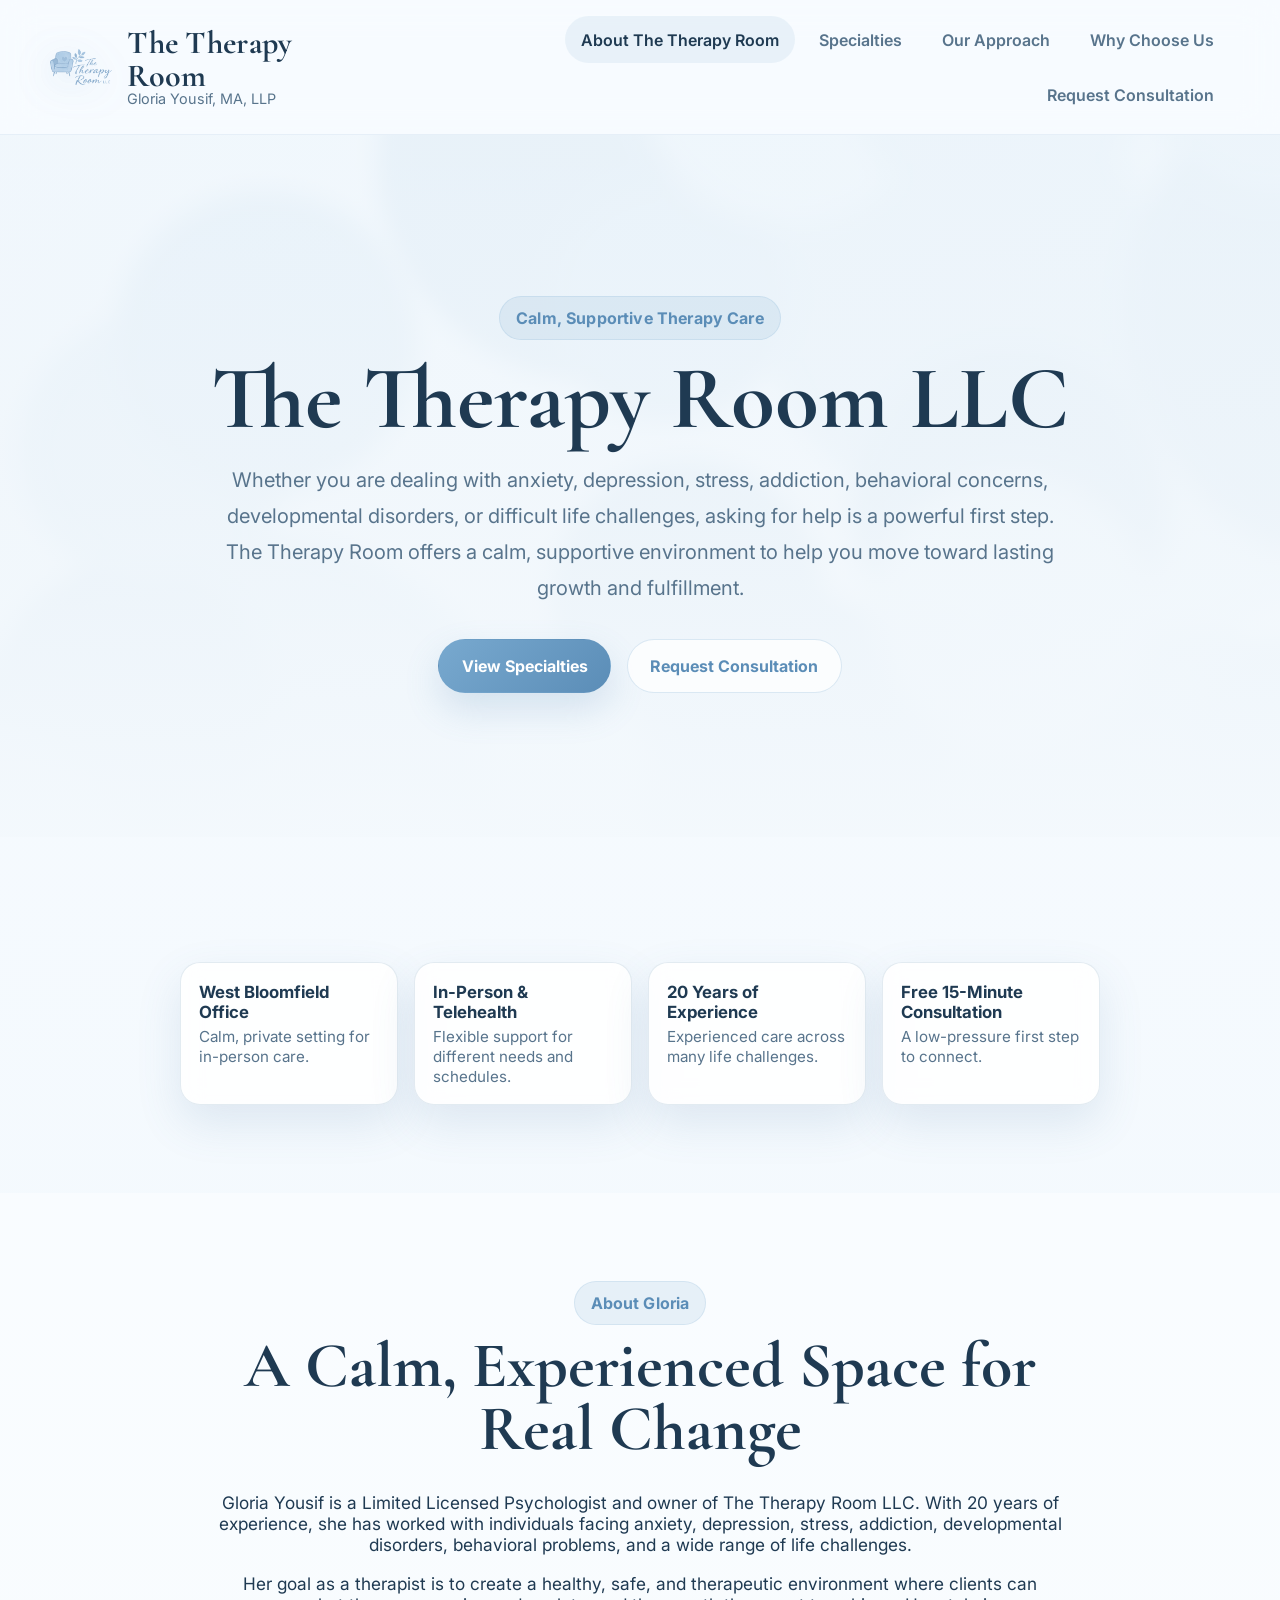
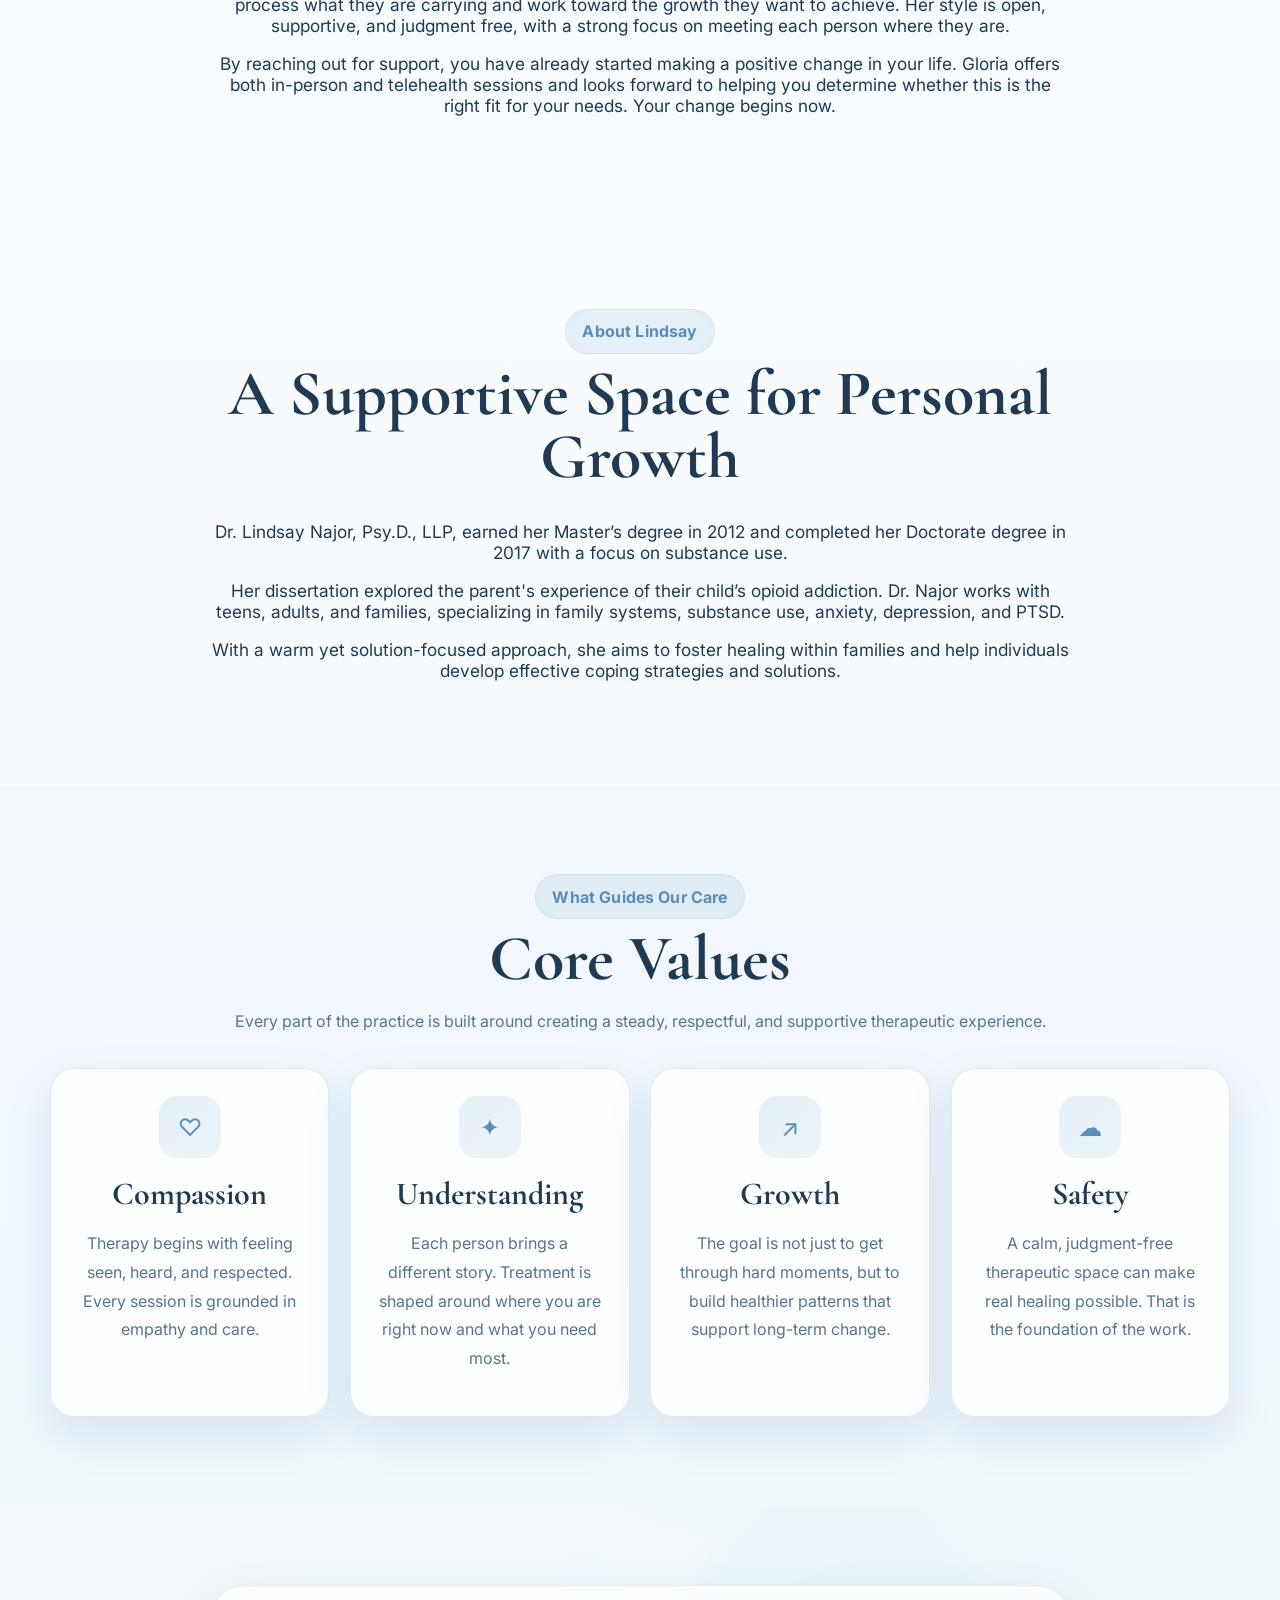
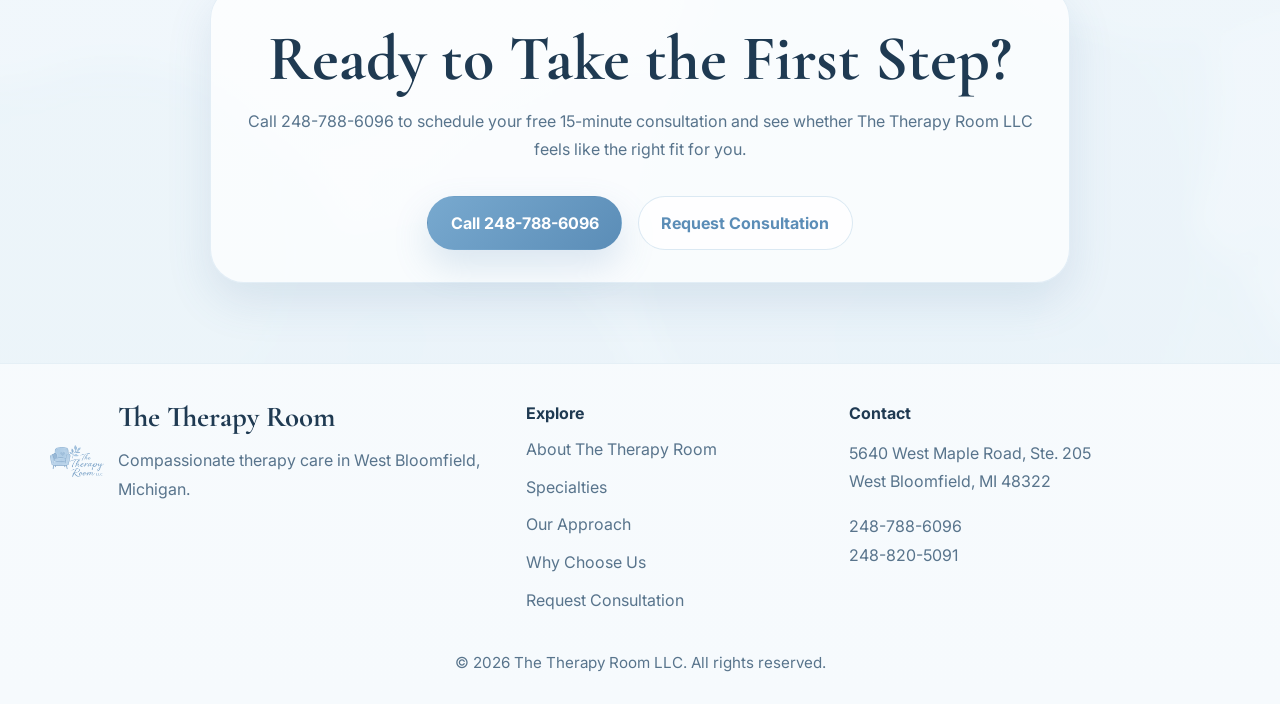
==== commit f664c457: "Update index.html" ====
--- a/index.html
+++ b/index.html
@@ -74,9 +74,9 @@
           <div class="badge">About Lindsay</div>
           <h2 class="section-title">A Supportive Space for Personal Growth</h2>
         </div>
-        <p class="reveal">Lindsay is committed to creating a welcoming and supportive environment where individuals feel comfortable opening up and exploring the challenges they are facing. She believes therapy works best when clients feel safe, understood, and respected.</p>
-        <p class="reveal">Her approach focuses on helping individuals build stronger coping strategies, improve emotional well-being, and develop healthier ways of navigating difficult life experiences.</p>
-        <p class="reveal">Lindsay works collaboratively with clients to support personal growth and lasting change, always meeting each person where they are in their journey.</p>
+        <p class="reveal">Dr. Lindsay Najor, Psy.D., LLP, earned her Master’s degree in 2012 and completed her Doctorate degree in 2017 with a focus on substance use.</p>
+        <p class="reveal">Her dissertation explored the parent's experience of their child’s opioid addiction. Dr. Najor works with teens, adults, and families, specializing in family systems, substance use, anxiety, depression, and PTSD.</p>
+        <p class="reveal">With a warm yet solution-focused approach, she aims to foster healing within families and help individuals develop effective coping strategies and solutions.</p>
       </div>
     </section>
 
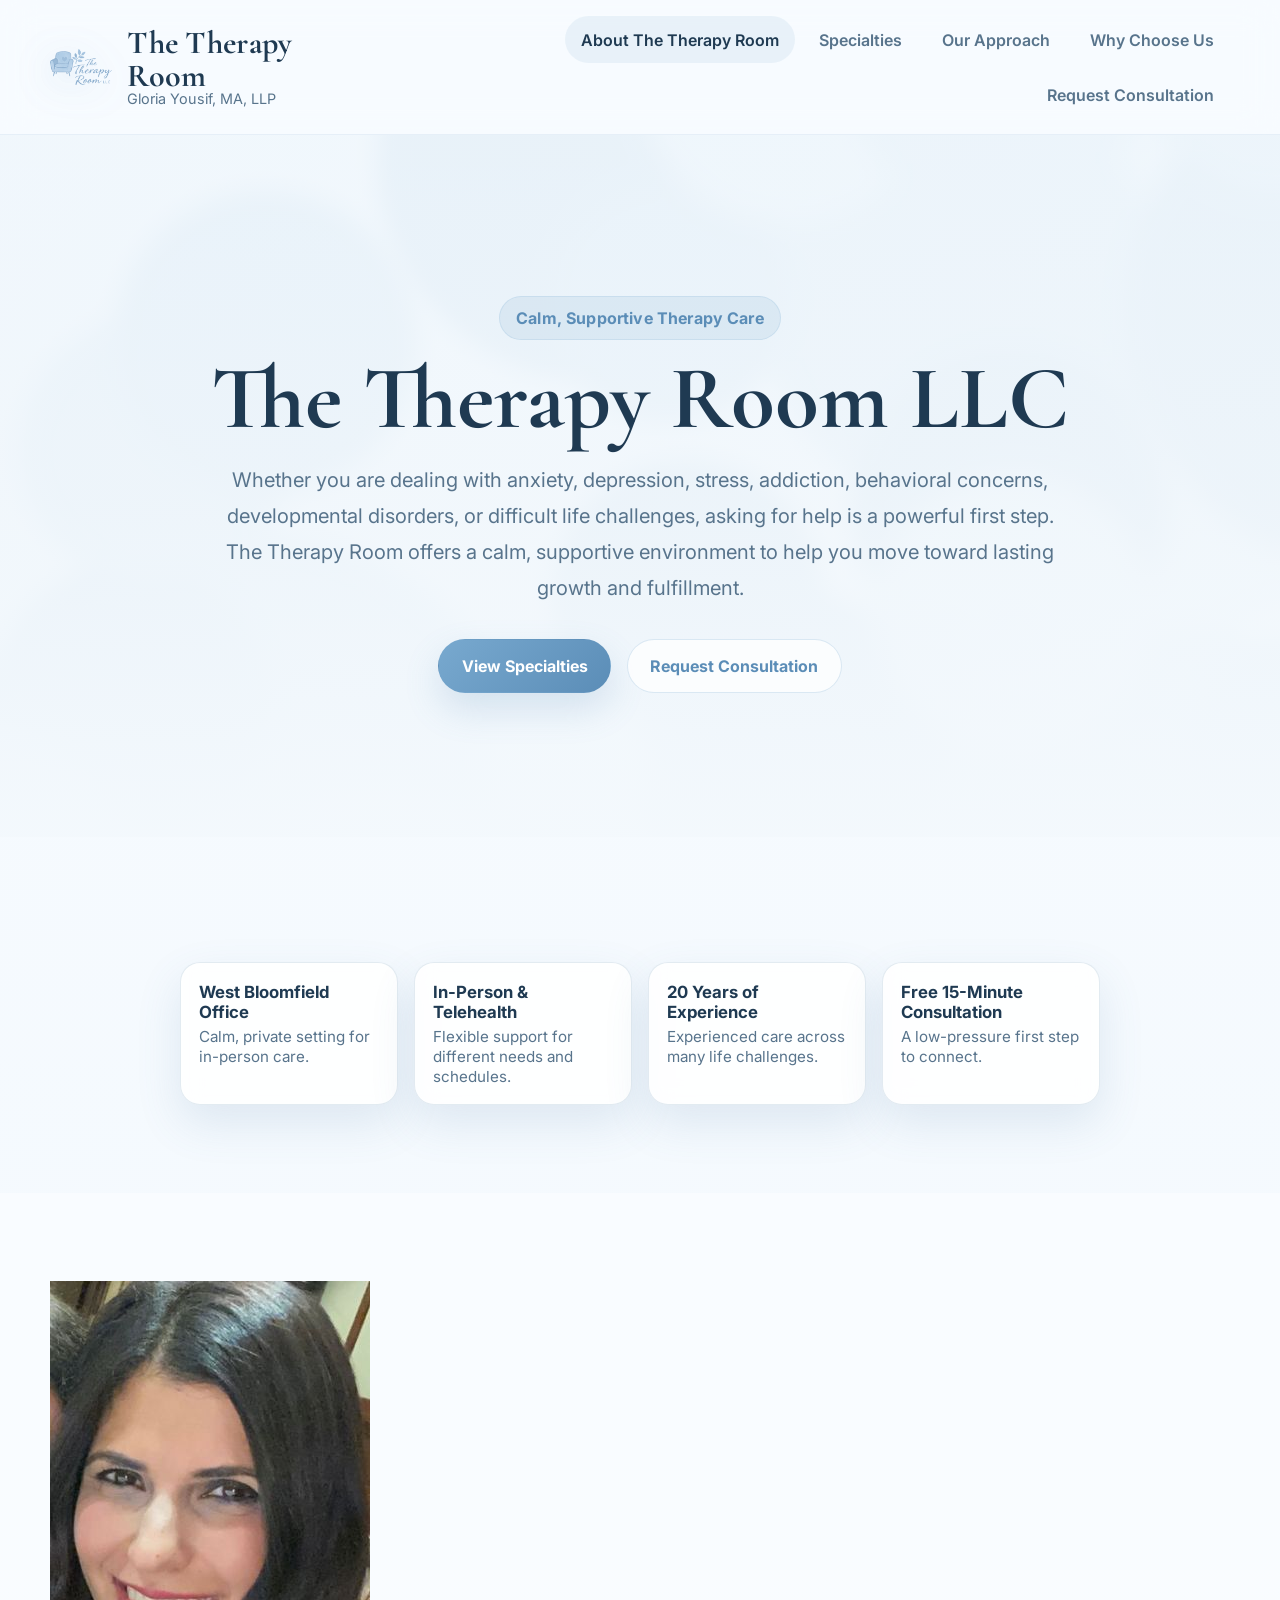
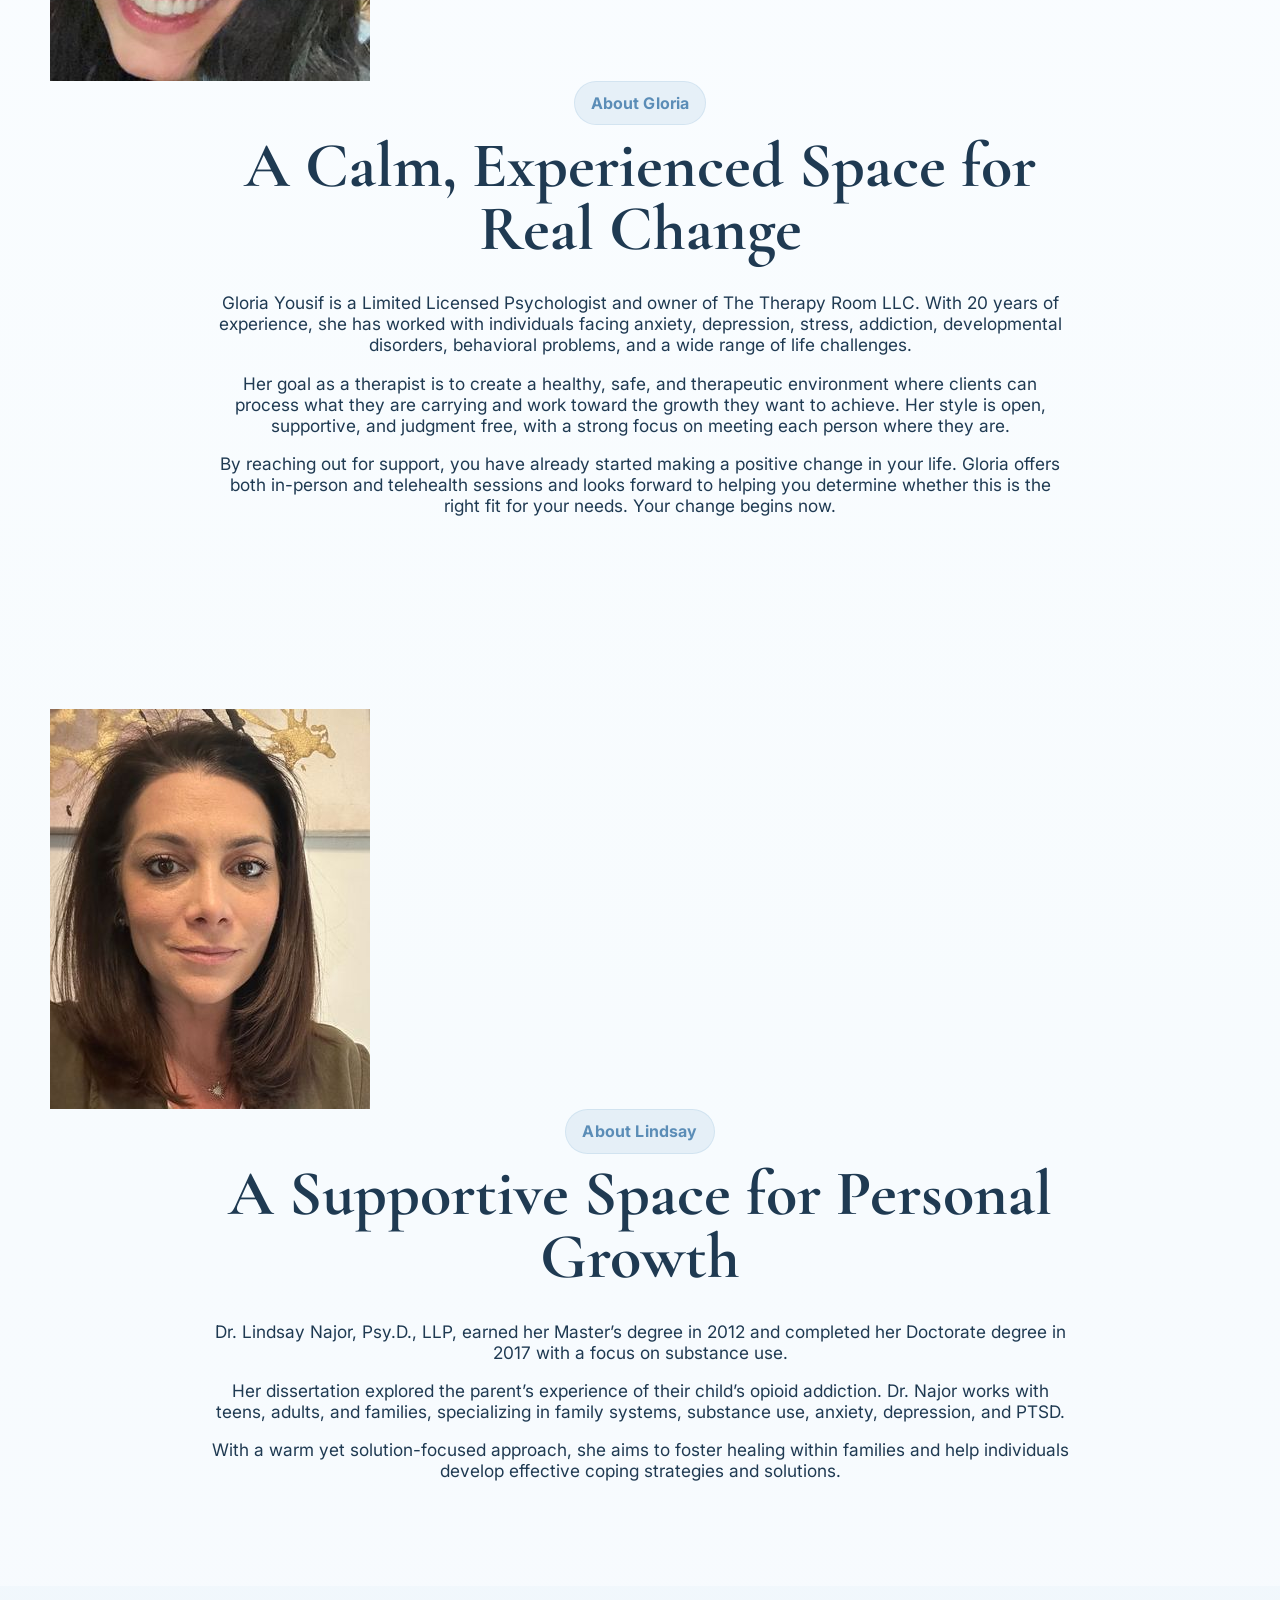
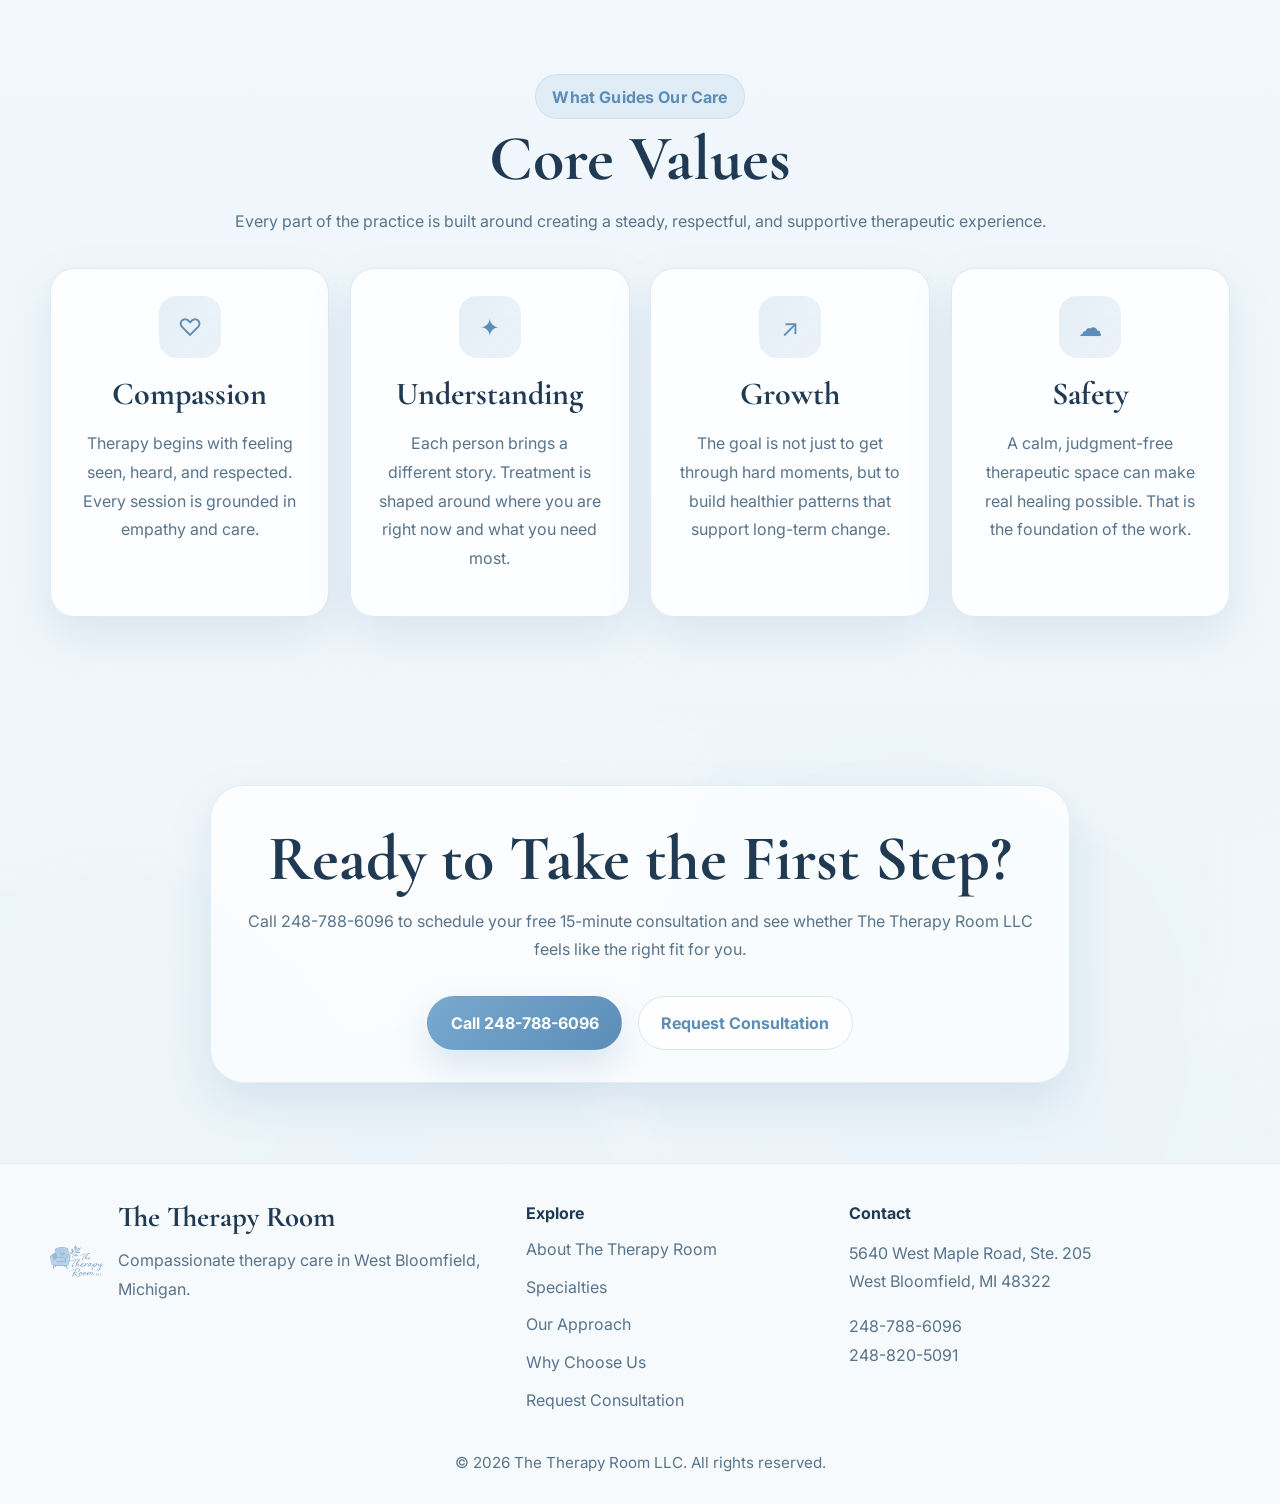
==== commit e5d5476b: "Update index.html" ====
--- a/index.html
+++ b/index.html
@@ -6,8 +6,8 @@
   <title>The Therapy Room LLC</title>
   <meta name="description" content="The Therapy Room LLC offers calm, compassionate therapy care in West Bloomfield with in-person and telehealth support." />
   <link rel="icon" type="image/png" href="/assets/logo.png">
-<link rel="apple-touch-icon" href="/assets/logo.png">
-<meta property="og:image" content="/assets/logo.png">
+  <link rel="apple-touch-icon" href="/assets/logo.png">
+  <meta property="og:image" content="/assets/logo.png">
   <link rel="icon" type="image/png" href="assets/favicon.png" />
   <link rel="preconnect" href="https://fonts.googleapis.com">
   <link rel="preconnect" href="https://fonts.gstatic.com" crossorigin>
@@ -57,26 +57,36 @@
     </section>
 
     <section class="section soft">
-      <div class="container centered-copy">
-        <div class="section-header reveal">
-          <div class="badge">About Gloria</div>
-          <h2 class="section-title">A Calm, Experienced Space for Real Change</h2>
+      <div class="container therapist-profile">
+        <div class="therapist-photo reveal">
+          <img src="assets/gloria.jpg" alt="Gloria Yousif, MA, LLP">
         </div>
-        <p class="reveal">Gloria Yousif is a Limited Licensed Psychologist and owner of The Therapy Room LLC. With 20 years of experience, she has worked with individuals facing anxiety, depression, stress, addiction, developmental disorders, behavioral problems, and a wide range of life challenges.</p>
-        <p class="reveal">Her goal as a therapist is to create a healthy, safe, and therapeutic environment where clients can process what they are carrying and work toward the growth they want to achieve. Her style is open, supportive, and judgment free, with a strong focus on meeting each person where they are.</p>
-        <p class="reveal">By reaching out for support, you have already started making a positive change in your life. Gloria offers both in-person and telehealth sessions and looks forward to helping you determine whether this is the right fit for your needs. Your change begins now.</p>
+        <div class="therapist-text centered-copy">
+          <div class="section-header reveal">
+            <div class="badge">About Gloria</div>
+            <h2 class="section-title">A Calm, Experienced Space for Real Change</h2>
+          </div>
+          <p class="reveal">Gloria Yousif is a Limited Licensed Psychologist and owner of The Therapy Room LLC. With 20 years of experience, she has worked with individuals facing anxiety, depression, stress, addiction, developmental disorders, behavioral problems, and a wide range of life challenges.</p>
+          <p class="reveal">Her goal as a therapist is to create a healthy, safe, and therapeutic environment where clients can process what they are carrying and work toward the growth they want to achieve. Her style is open, supportive, and judgment free, with a strong focus on meeting each person where they are.</p>
+          <p class="reveal">By reaching out for support, you have already started making a positive change in your life. Gloria offers both in-person and telehealth sessions and looks forward to helping you determine whether this is the right fit for your needs. Your change begins now.</p>
+        </div>
       </div>
     </section>
 
     <section class="section soft">
-      <div class="container centered-copy">
-        <div class="section-header reveal">
-          <div class="badge">About Lindsay</div>
-          <h2 class="section-title">A Supportive Space for Personal Growth</h2>
+      <div class="container therapist-profile">
+        <div class="therapist-photo reveal">
+          <img src="assets/lindsay.jpg" alt="Dr. Lindsay Najor, Psy.D., LLP">
         </div>
-        <p class="reveal">Dr. Lindsay Najor, Psy.D., LLP, earned her Master’s degree in 2012 and completed her Doctorate degree in 2017 with a focus on substance use.</p>
-        <p class="reveal">Her dissertation explored the parent's experience of their child’s opioid addiction. Dr. Najor works with teens, adults, and families, specializing in family systems, substance use, anxiety, depression, and PTSD.</p>
-        <p class="reveal">With a warm yet solution-focused approach, she aims to foster healing within families and help individuals develop effective coping strategies and solutions.</p>
+        <div class="therapist-text centered-copy">
+          <div class="section-header reveal">
+            <div class="badge">About Lindsay</div>
+            <h2 class="section-title">A Supportive Space for Personal Growth</h2>
+          </div>
+          <p class="reveal">Dr. Lindsay Najor, Psy.D., LLP, earned her Master’s degree in 2012 and completed her Doctorate degree in 2017 with a focus on substance use.</p>
+          <p class="reveal">Her dissertation explored the parent’s experience of their child’s opioid addiction. Dr. Najor works with teens, adults, and families, specializing in family systems, substance use, anxiety, depression, and PTSD.</p>
+          <p class="reveal">With a warm yet solution-focused approach, she aims to foster healing within families and help individuals develop effective coping strategies and solutions.</p>
+        </div>
       </div>
     </section>
 
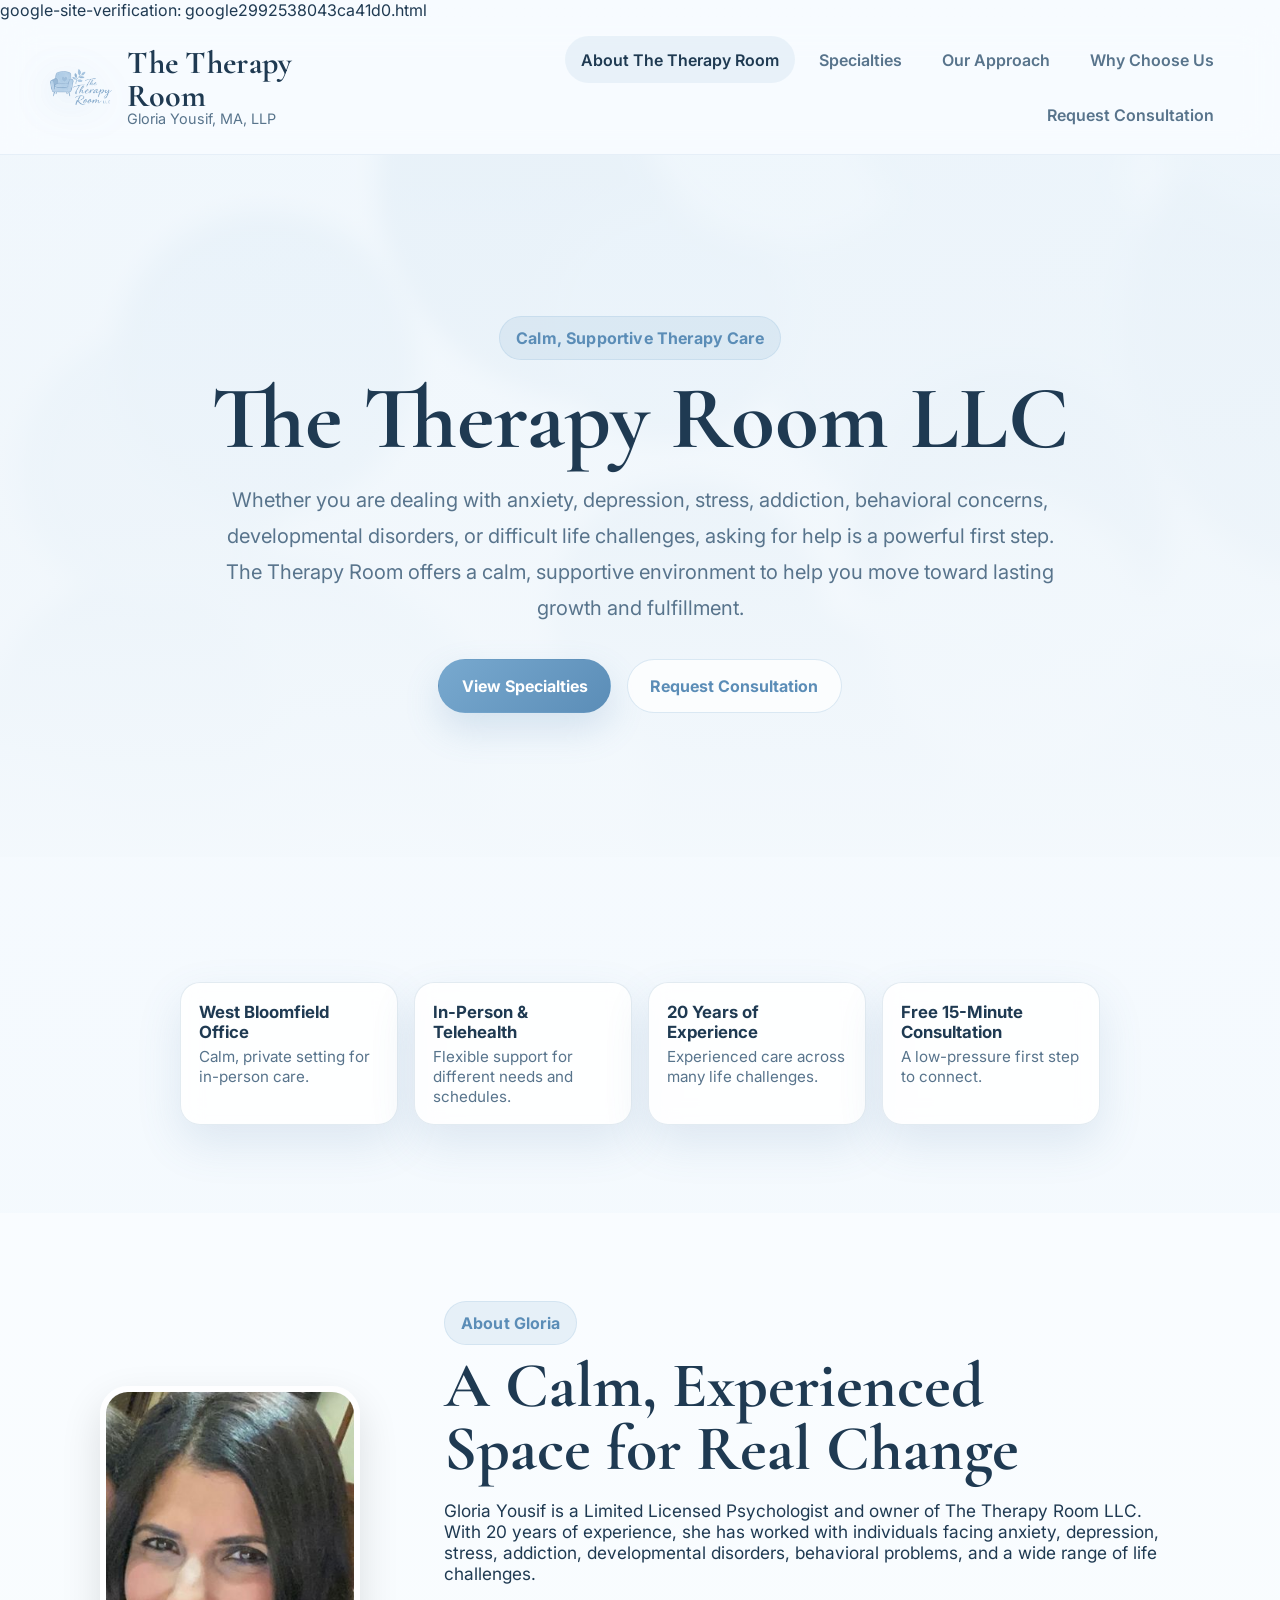
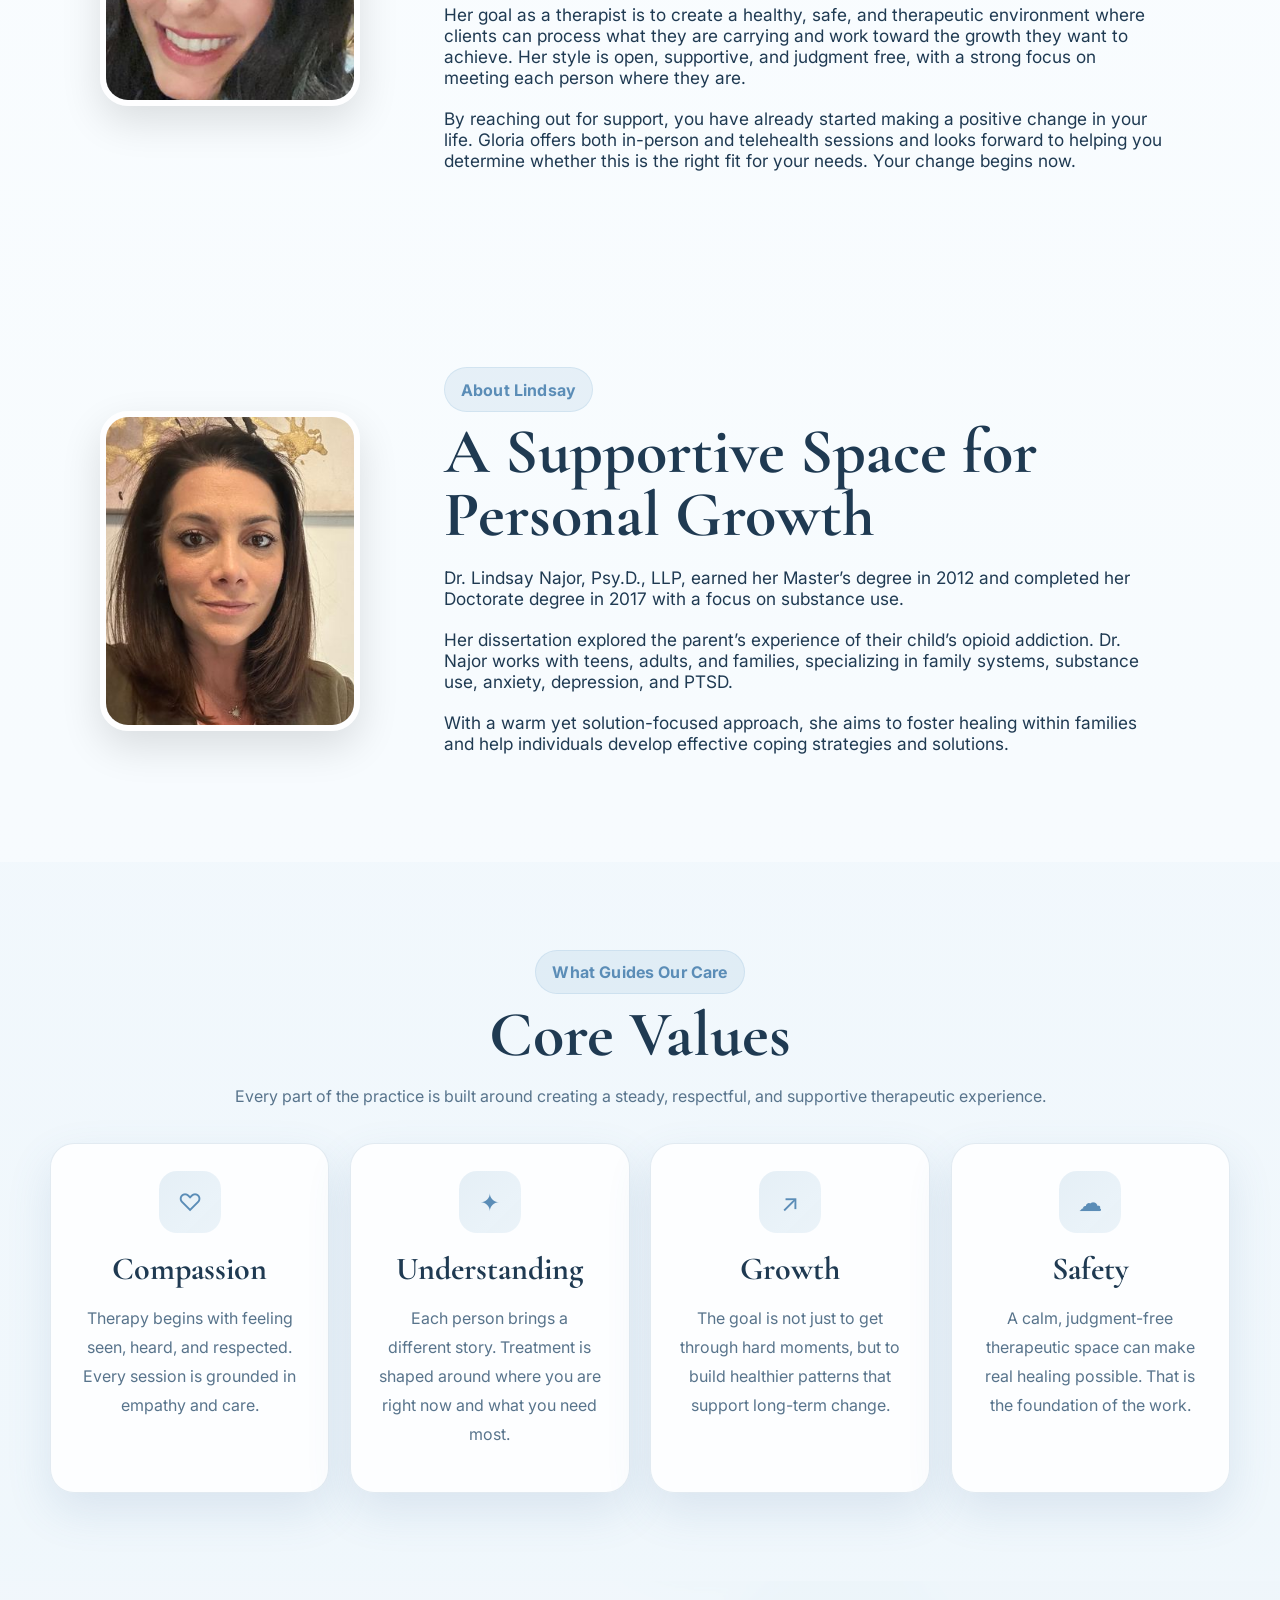
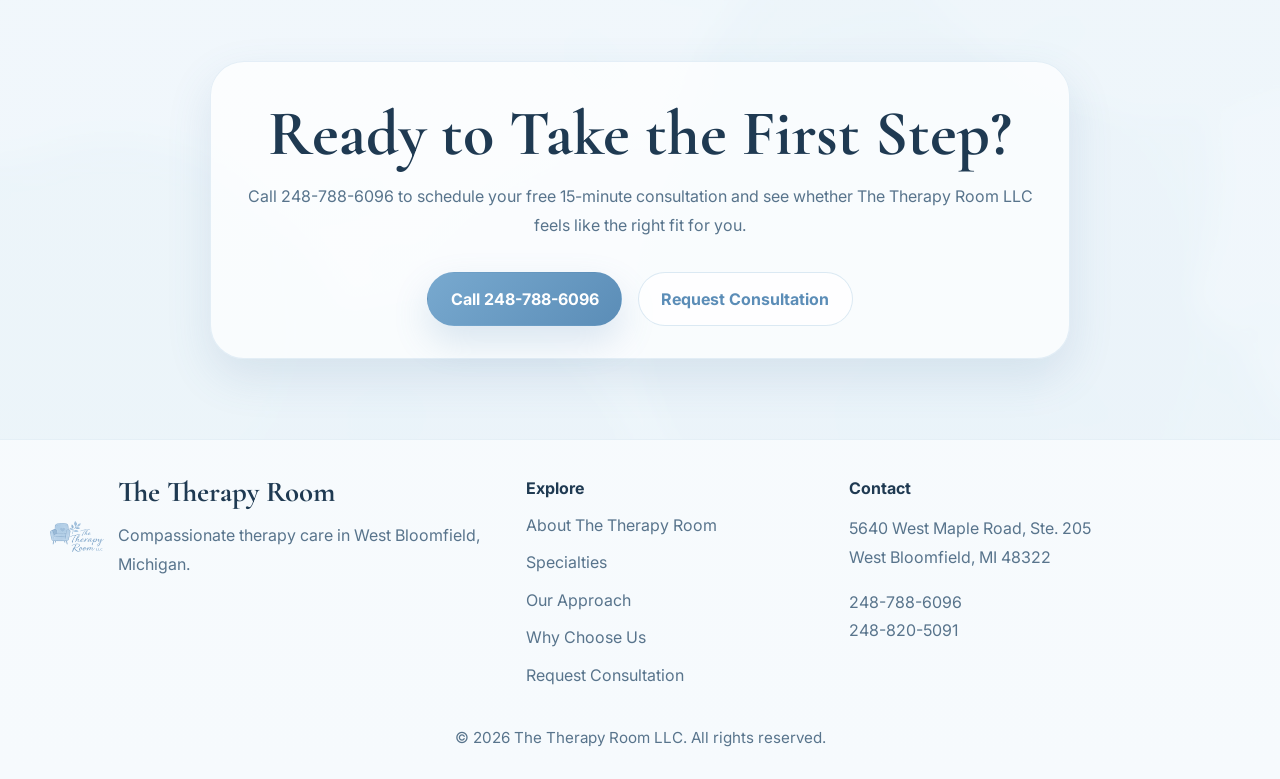
==== commit 1566085f: "Update index.html" ====
--- a/index.html
+++ b/index.html
@@ -1,6 +1,7 @@
 <!DOCTYPE html>
 <html lang="en">
 <head>
+  google-site-verification: google2992538043ca41d0.html
   <meta charset="UTF-8" />
   <meta name="viewport" content="width=device-width, initial-scale=1.0" />
   <title>The Therapy Room LLC</title>
--- a/styles.css
+++ b/styles.css
@@ -496,3 +496,68 @@
   .card, .form-panel, .info-card, .timeline-step, .highlight { padding: 1.2rem; }
   .hero h1 { font-size: clamp(2.7rem, 13vw, 4rem); }
 }
+.therapist-profile{
+  display:grid;
+  grid-template-columns: 280px 1fr;
+  gap:48px;
+  align-items:center;
+  max-width:1100px;
+  margin:auto;
+}
+
+.therapist-photo{
+  display:flex;
+  justify-content:center;
+  align-items:center;
+}
+
+.therapist-photo img{
+  width:260px;
+  height:320px;
+  object-fit:cover;
+  object-position:center top;
+  border-radius:28px;
+  border:6px solid rgba(255,255,255,0.85);
+  box-shadow:0 16px 40px rgba(0,0,0,0.12);
+}
+
+.therapist-text{
+  flex:1;
+}
+
+.therapist-text .section-header{
+  text-align:left;
+  margin-bottom:20px;
+}
+
+.therapist-text .section-title{
+  text-align:left;
+  max-width:700px;
+}
+
+.therapist-text p{
+  text-align:left;
+  max-width:720px;
+  margin:0 0 20px 0;
+}
+
+@media (max-width: 820px){
+  .therapist-profile{
+    grid-template-columns:1fr;
+    gap:28px;
+    text-align:center;
+  }
+
+  .therapist-text .section-header,
+  .therapist-text .section-title,
+  .therapist-text p{
+    text-align:center;
+    margin-left:auto;
+    margin-right:auto;
+  }
+
+  .therapist-photo img{
+    width:220px;
+    height:280px;
+  }
+}
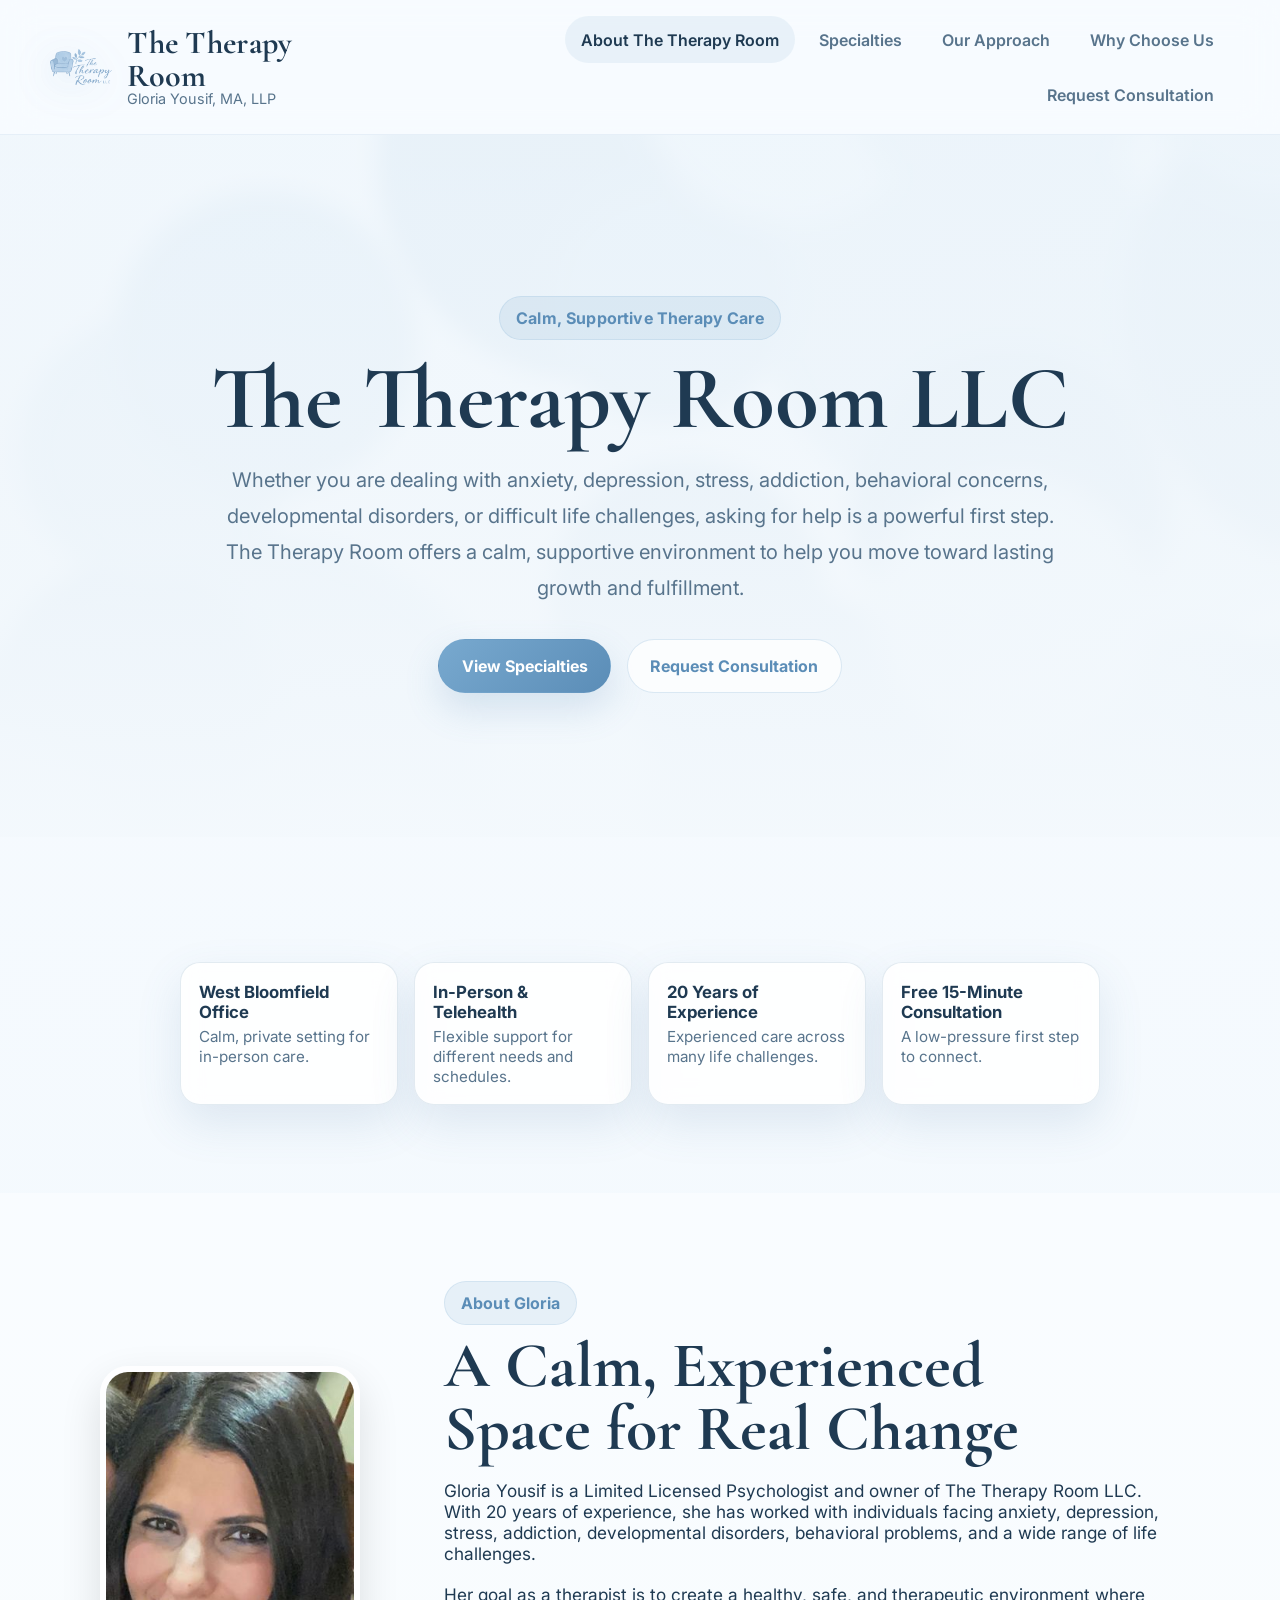
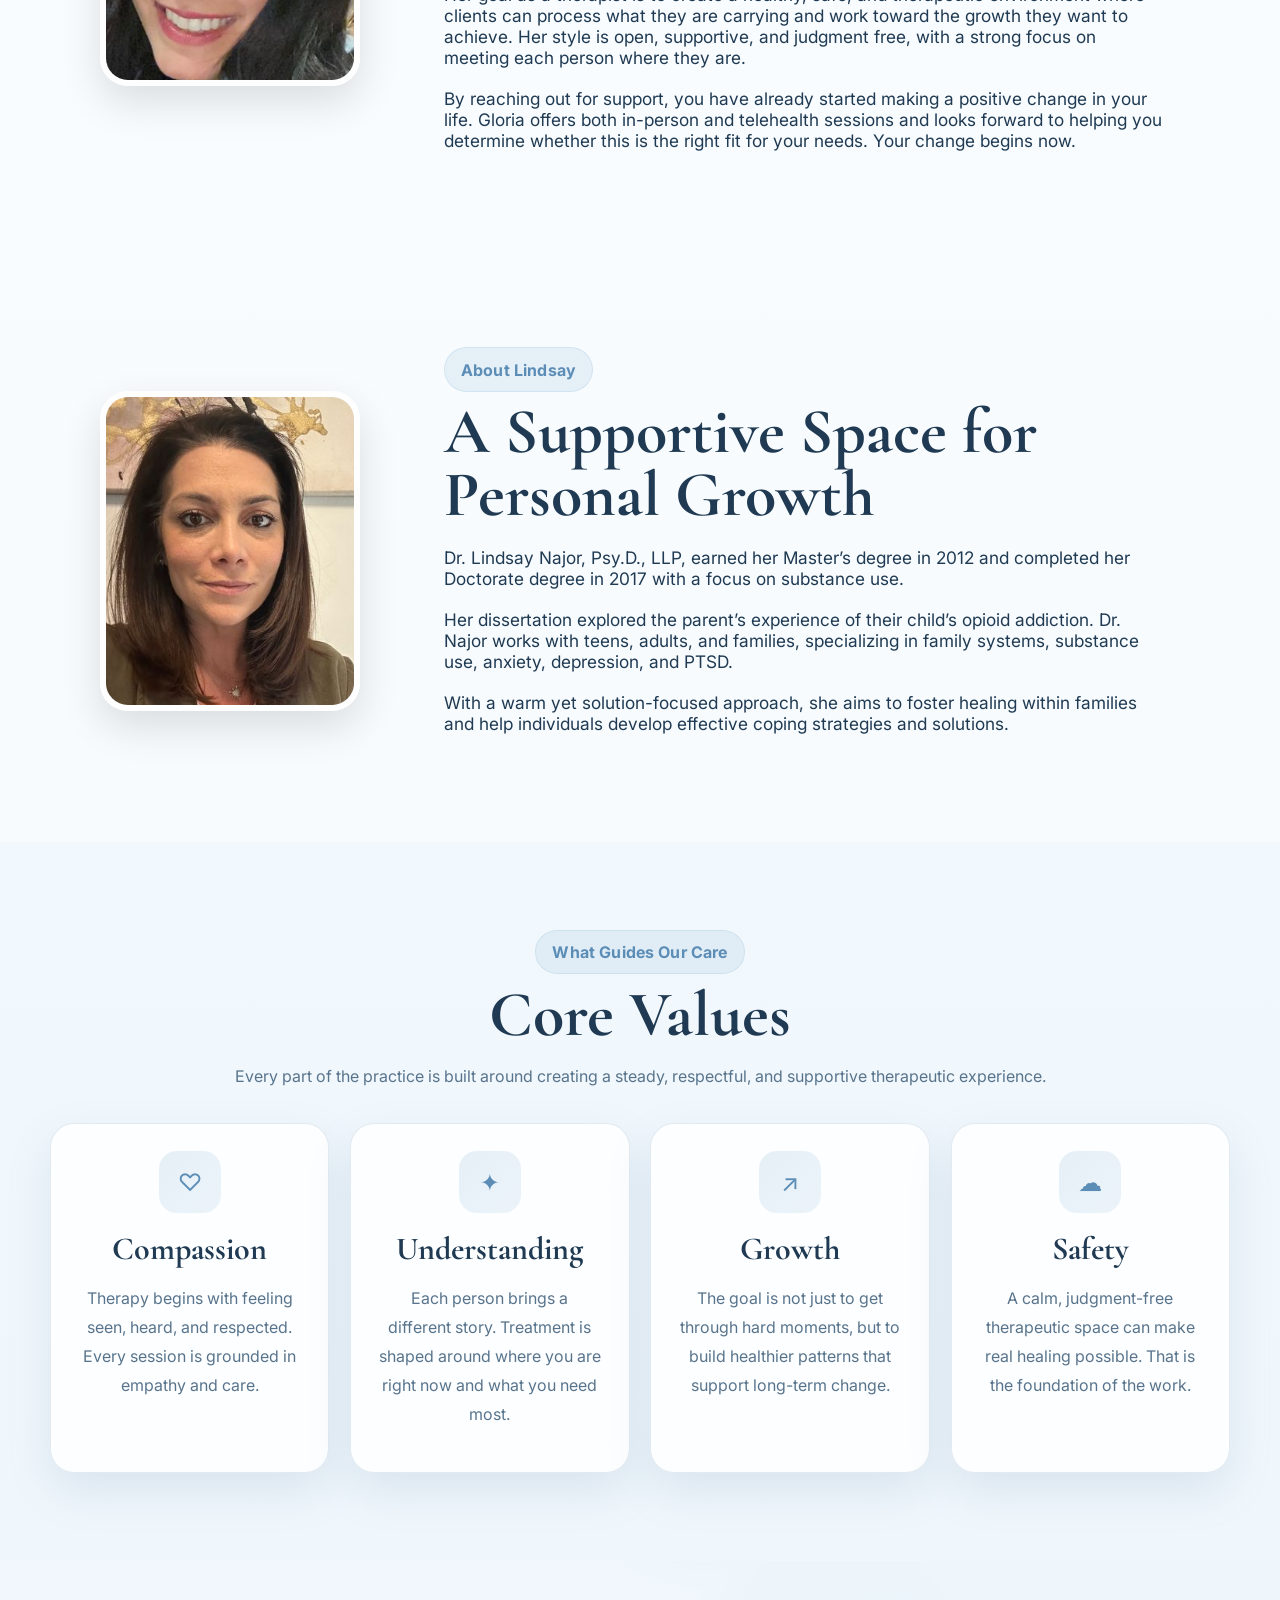
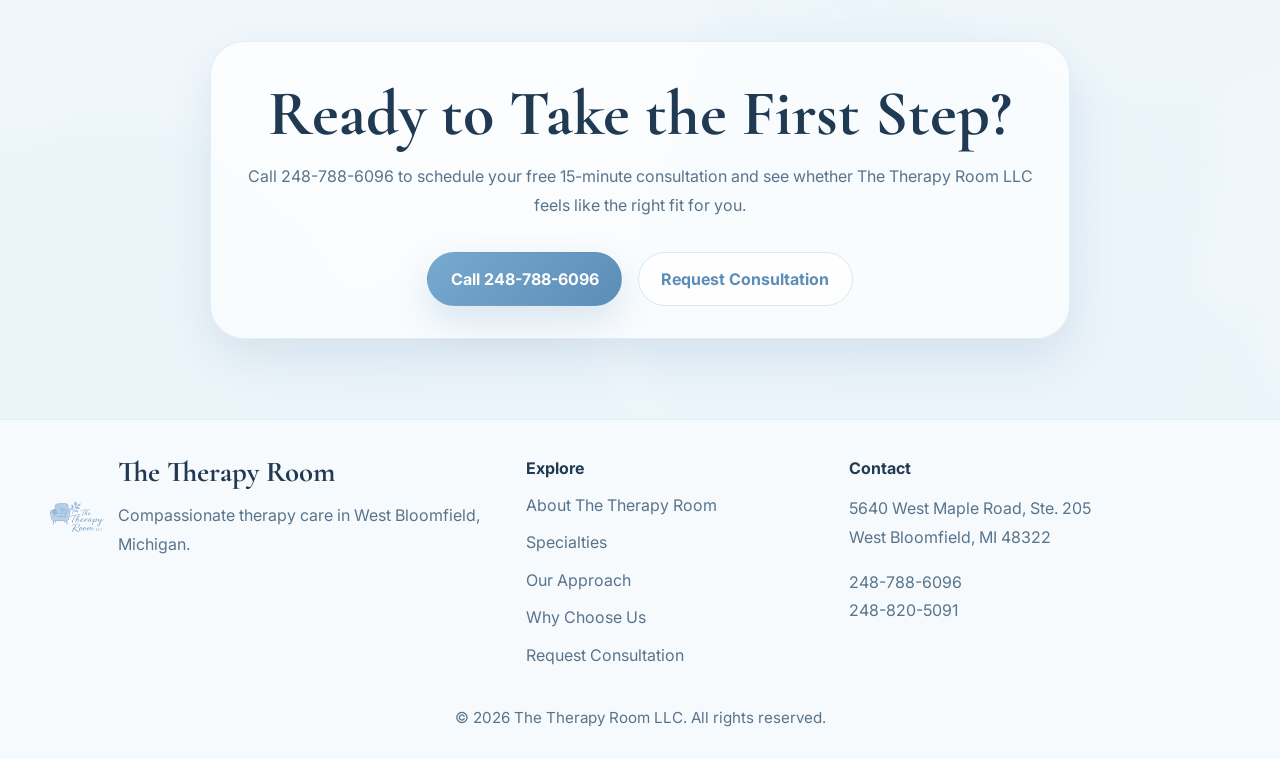
==== commit 1089a2a7: "Update index.html" ====
--- a/index.html
+++ b/index.html
@@ -1,8 +1,7 @@
 <!DOCTYPE html>
 <html lang="en">
 <head>
-  google-site-verification: google2992538043ca41d0.html
-  <meta charset="UTF-8" />
+<meta name="google-site-verification" content="6MJzPszgKAYPvbZtDSgkkbFFVV6pE03hGBooeOqY4LU" />  <meta charset="UTF-8" />
   <meta name="viewport" content="width=device-width, initial-scale=1.0" />
   <title>The Therapy Room LLC</title>
   <meta name="description" content="The Therapy Room LLC offers calm, compassionate therapy care in West Bloomfield with in-person and telehealth support." />
